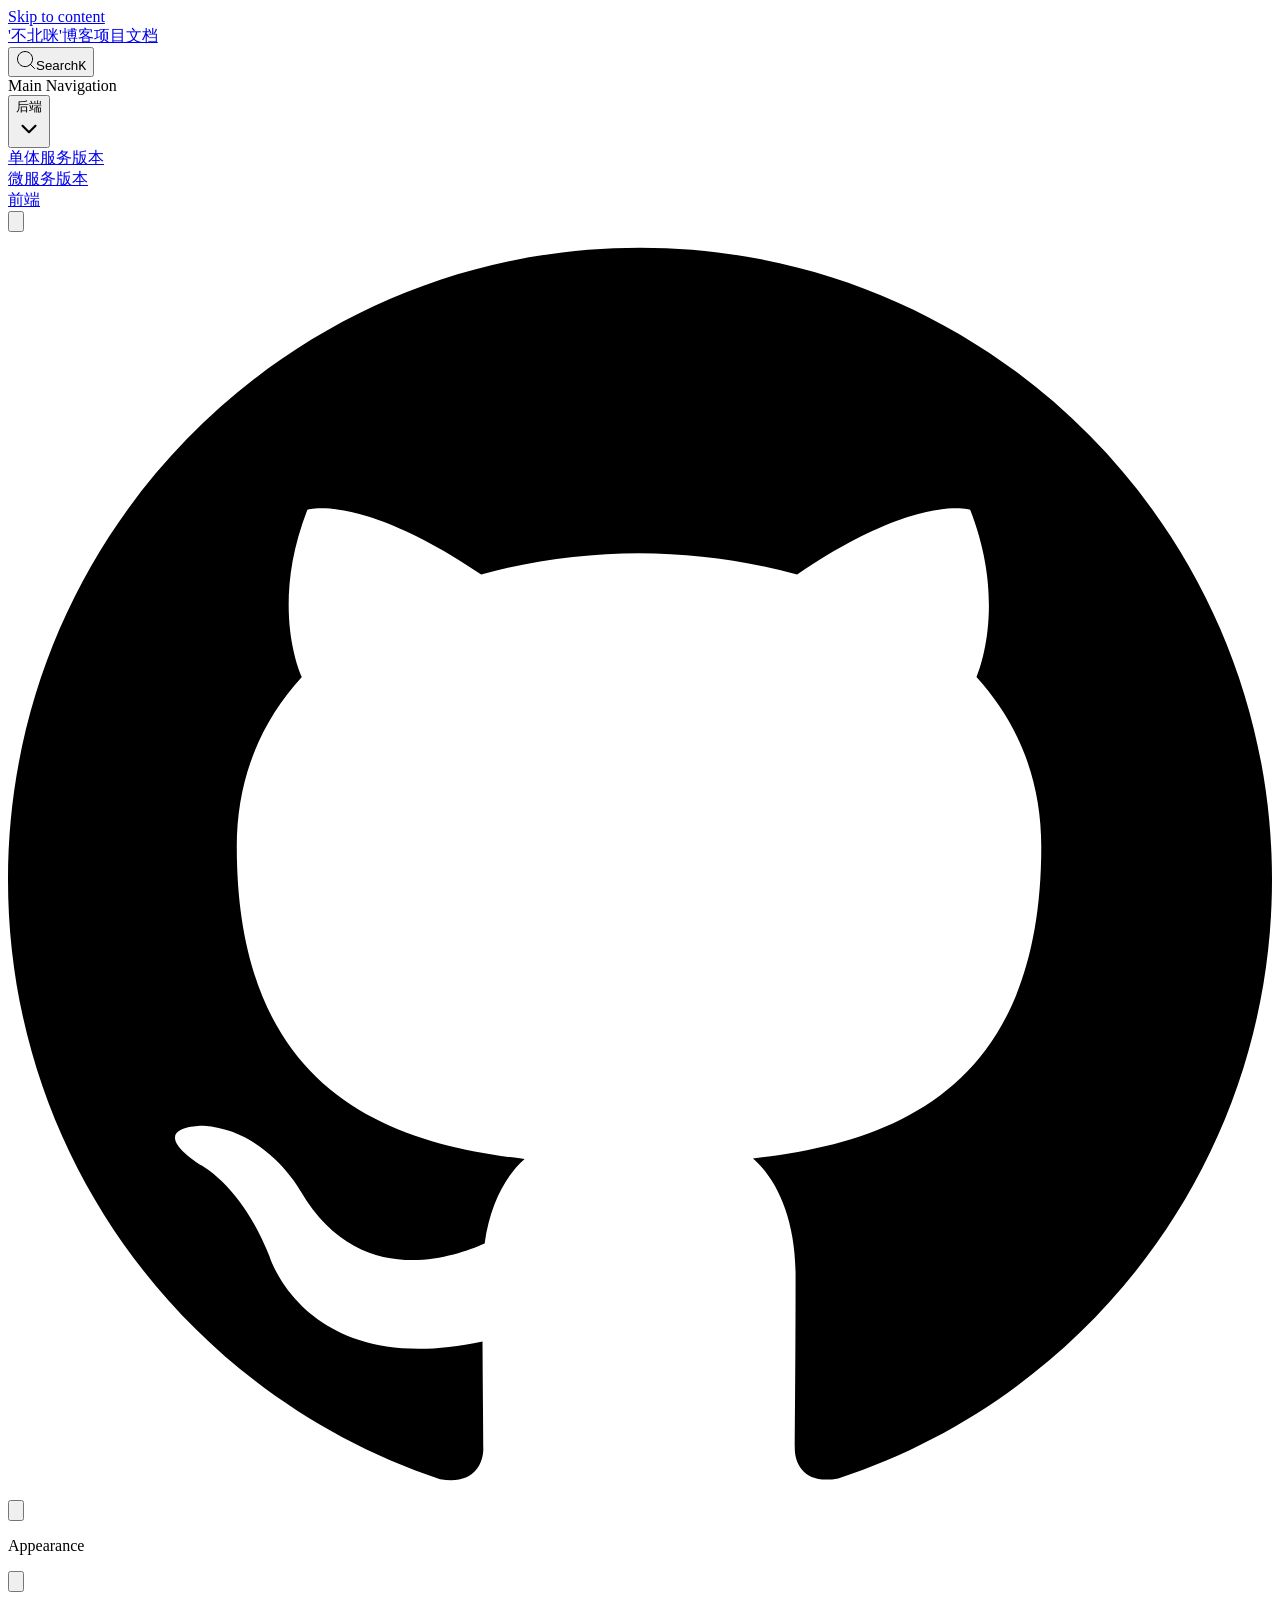
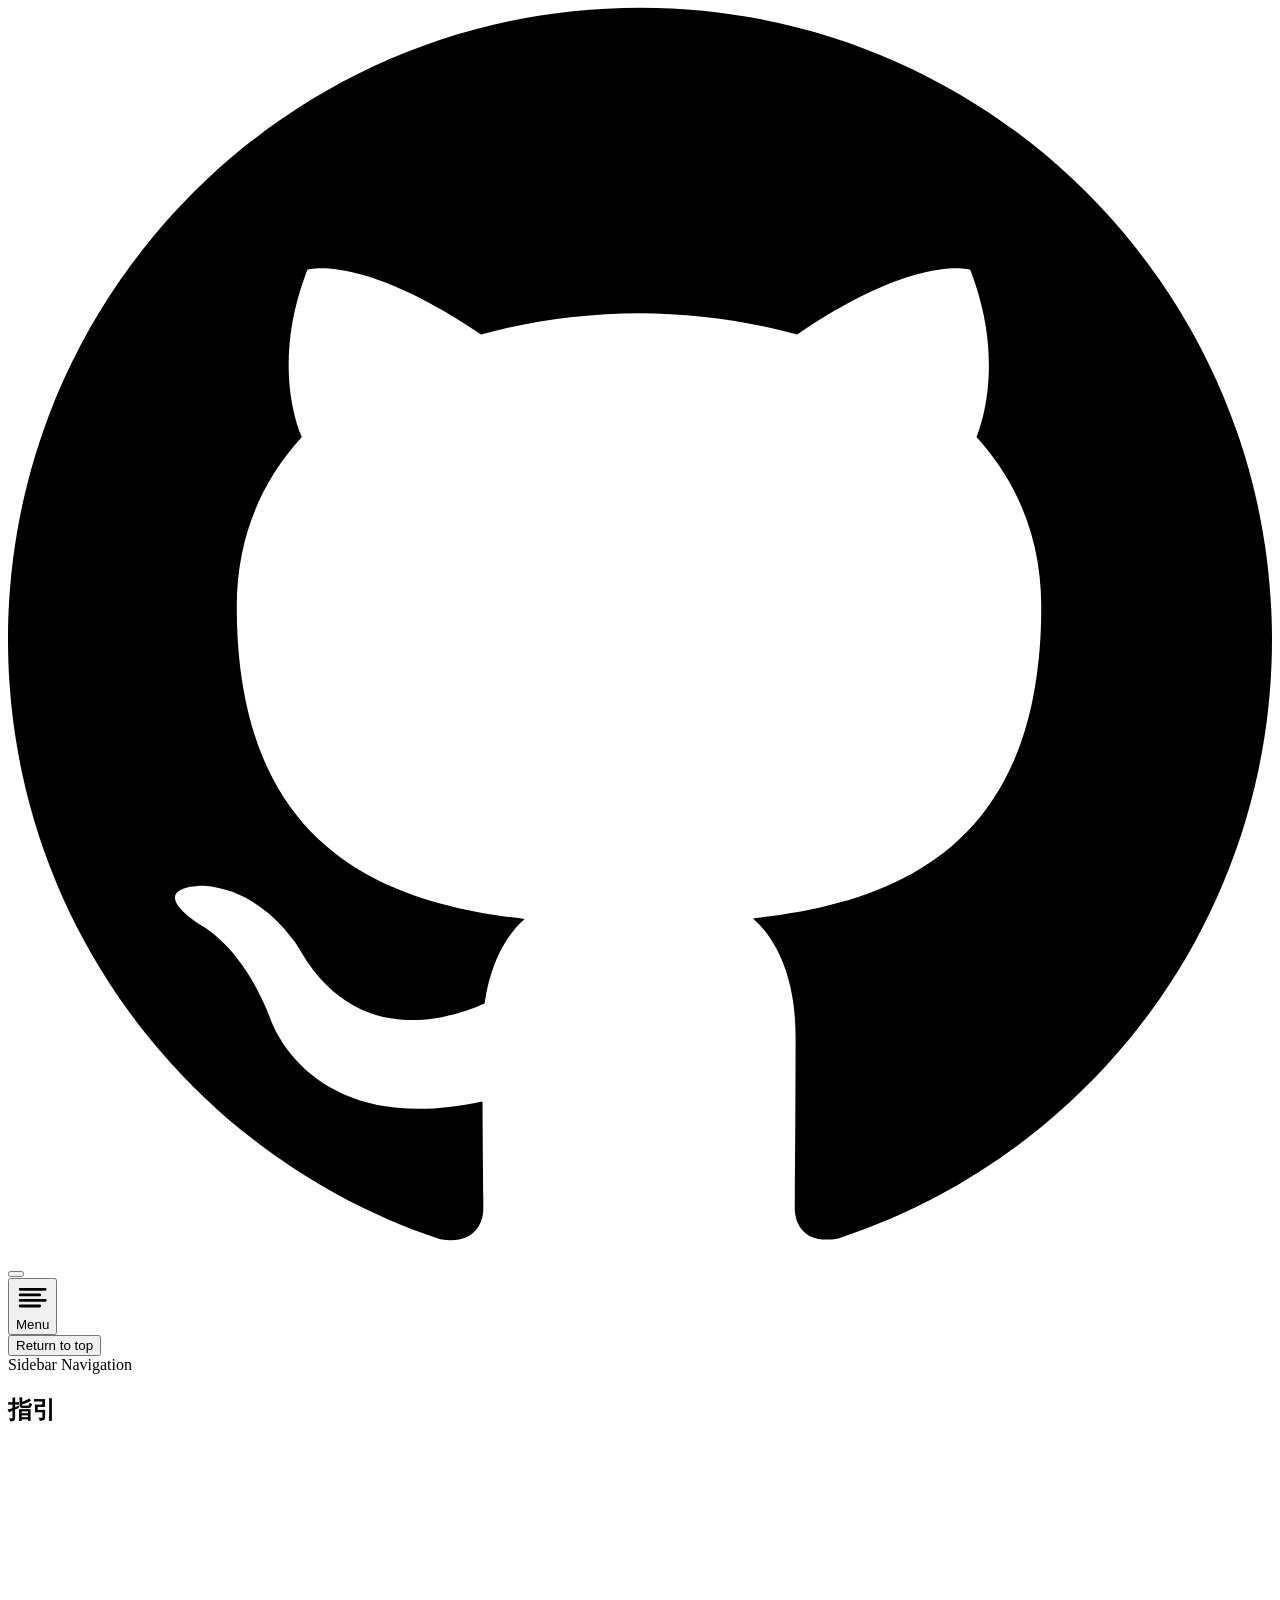
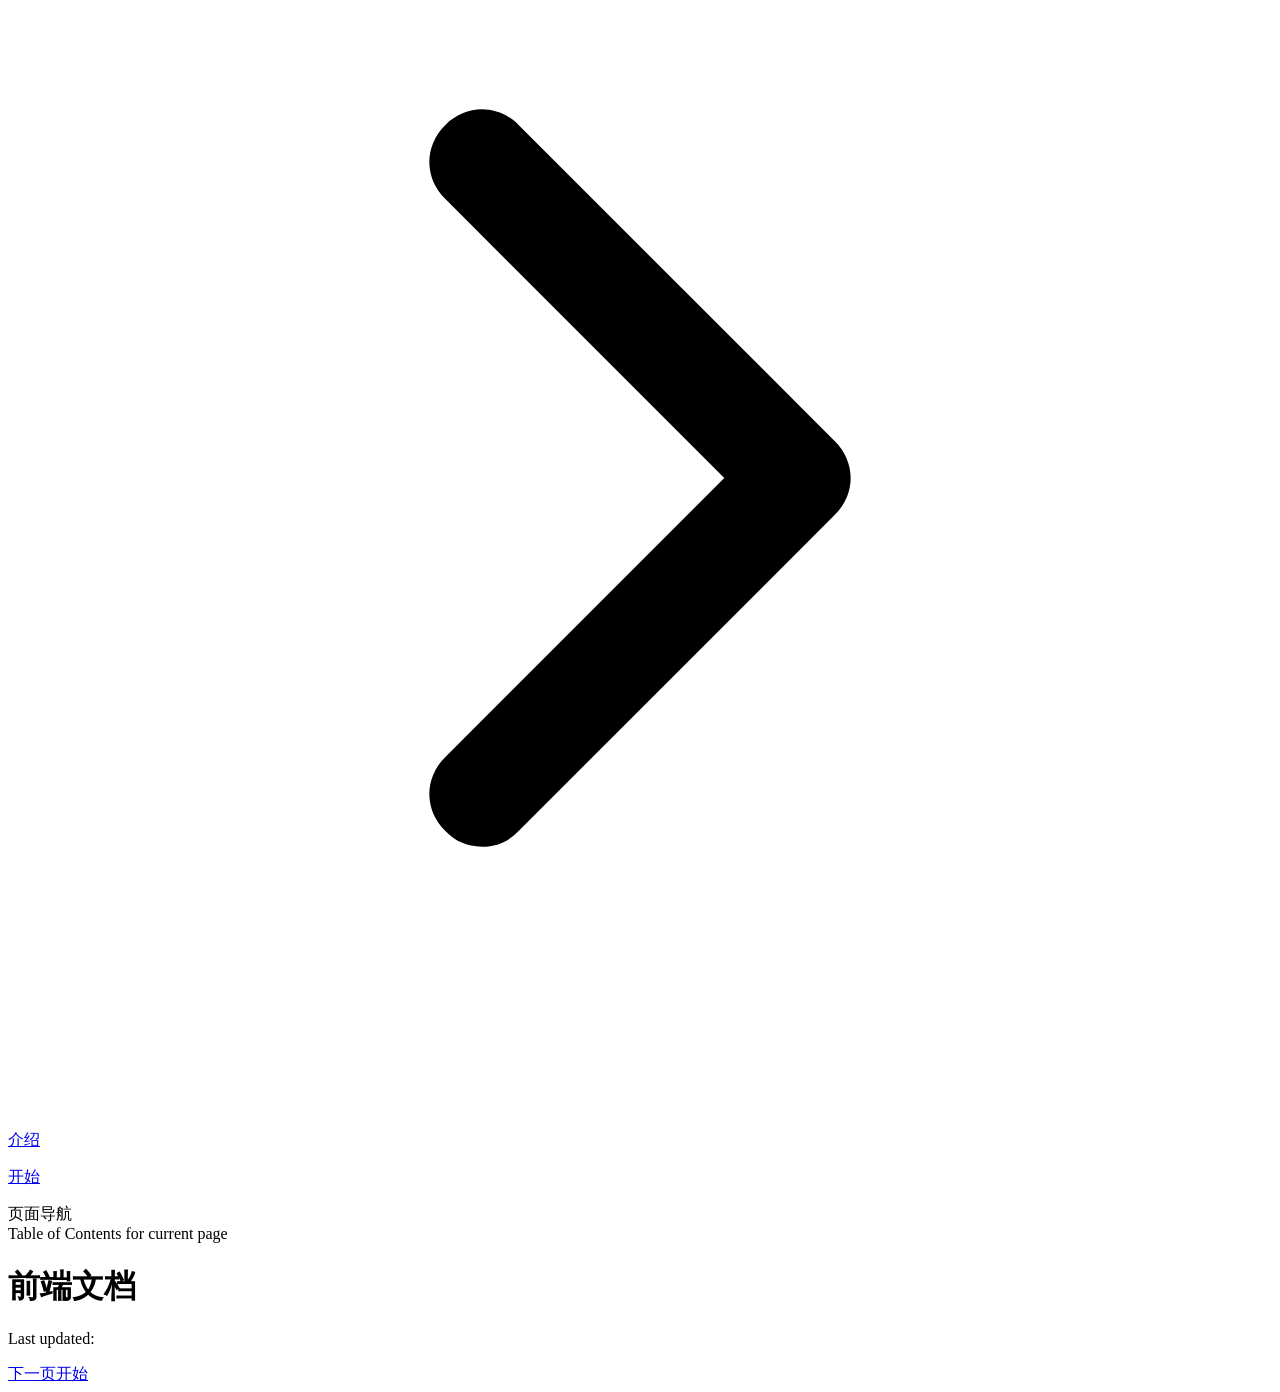
==== blog-vue/index.html @ c300d4e3 "refactor: 文档博客的框架的雏形" ====
<!DOCTYPE html>
<html lang="zh-CN" dir="ltr">
  <head>
    <meta charset="utf-8">
    <meta name="viewport" content="width=device-width,initial-scale=1">
    <title>前端文档 | '不北咪'博客项目文档</title>
    <meta name="description" content="博客项目搭建文档">
    <meta name="generator" content="VitePress v1.0.0-rc.36">
    <link rel="preload stylesheet" href="/blog-docs/assets/style.4eUuI3K9.css" as="style">
    
    <script type="module" src="/blog-docs/assets/app.f0bV3xMA.js"></script>
    <link rel="preload" href="/blog-docs/assets/inter-roman-latin.bvIUbFQP.woff2" as="font" type="font/woff2" crossorigin="">
    <link rel="modulepreload" href="/blog-docs/assets/chunks/framework.BBqpfOfc.js">
    <link rel="modulepreload" href="/blog-docs/assets/chunks/theme.XqB9O3Mg.js">
    <link rel="modulepreload" href="/blog-docs/assets/blog-vue_index.md.xFjeIEit.lean.js">
    <script id="check-dark-mode">(()=>{const e=localStorage.getItem("vitepress-theme-appearance")||"auto",a=window.matchMedia("(prefers-color-scheme: dark)").matches;(!e||e==="auto"?a:e==="dark")&&document.documentElement.classList.add("dark")})();</script>
    <script id="check-mac-os">document.documentElement.classList.toggle("mac",/Mac|iPhone|iPod|iPad/i.test(navigator.platform));</script>
  </head>
  <body>
    <div id="app"><div class="Layout" data-v-5a346dfe><!--[--><!--]--><!--[--><span tabindex="-1" data-v-0f60ec36></span><a href="#VPContent" class="VPSkipLink visually-hidden" data-v-0f60ec36> Skip to content </a><!--]--><!----><header class="VPNav" data-v-5a346dfe data-v-ae24b3ad><div class="VPNavBar has-sidebar" data-v-ae24b3ad data-v-19c990f1><div class="wrapper" data-v-19c990f1><div class="container" data-v-19c990f1><div class="title" data-v-19c990f1><div class="VPNavBarTitle has-sidebar" data-v-19c990f1 data-v-8460f0a8><a class="title" href="/blog-docs/" data-v-8460f0a8><!--[--><!--]--><!----><!--[-->&#39;不北咪&#39;博客项目文档<!--]--><!--[--><!--]--></a></div></div><div class="content" data-v-19c990f1><div class="content-body" data-v-19c990f1><!--[--><!--]--><div class="VPNavBarSearch search" data-v-19c990f1><!--[--><!----><div id="local-search"><button type="button" class="DocSearch DocSearch-Button" aria-label="Search"><span class="DocSearch-Button-Container"><svg class="DocSearch-Search-Icon" width="20" height="20" viewBox="0 0 20 20" aria-label="search icon"><path d="M14.386 14.386l4.0877 4.0877-4.0877-4.0877c-2.9418 2.9419-7.7115 2.9419-10.6533 0-2.9419-2.9418-2.9419-7.7115 0-10.6533 2.9418-2.9419 7.7115-2.9419 10.6533 0 2.9419 2.9418 2.9419 7.7115 0 10.6533z" stroke="currentColor" fill="none" fill-rule="evenodd" stroke-linecap="round" stroke-linejoin="round"></path></svg><span class="DocSearch-Button-Placeholder">Search</span></span><span class="DocSearch-Button-Keys"><kbd class="DocSearch-Button-Key"></kbd><kbd class="DocSearch-Button-Key">K</kbd></span></button></div><!--]--></div><nav aria-labelledby="main-nav-aria-label" class="VPNavBarMenu menu" data-v-19c990f1 data-v-7f418b0f><span id="main-nav-aria-label" class="visually-hidden" data-v-7f418b0f>Main Navigation</span><!--[--><!--[--><div class="VPFlyout VPNavBarMenuGroup" data-v-7f418b0f data-v-9c007e85><button type="button" class="button" aria-haspopup="true" aria-expanded="false" data-v-9c007e85><span class="text" data-v-9c007e85><!----><span data-v-9c007e85>后端</span><svg xmlns="http://www.w3.org/2000/svg" aria-hidden="true" focusable="false" viewbox="0 0 24 24" class="text-icon" data-v-9c007e85><path d="M12,16c-0.3,0-0.5-0.1-0.7-0.3l-6-6c-0.4-0.4-0.4-1,0-1.4s1-0.4,1.4,0l5.3,5.3l5.3-5.3c0.4-0.4,1-0.4,1.4,0s0.4,1,0,1.4l-6,6C12.5,15.9,12.3,16,12,16z"></path></svg></span></button><div class="menu" data-v-9c007e85><div class="VPMenu" data-v-9c007e85 data-v-e7ea1737><div class="items" data-v-e7ea1737><!--[--><!--[--><div class="VPMenuLink" data-v-e7ea1737 data-v-43f1e123><a class="VPLink link" href="/blog-docs/blog-server/boot/" data-v-43f1e123><!--[-->单体服务版本<!--]--></a></div><!--]--><!--[--><div class="VPMenuLink" data-v-e7ea1737 data-v-43f1e123><a class="VPLink link" href="/blog-docs/blog-server/cloud/" data-v-43f1e123><!--[-->微服务版本<!--]--></a></div><!--]--><!--]--></div><!--[--><!--]--></div></div></div><!--]--><!--[--><a class="VPLink link VPNavBarMenuLink active" href="/blog-docs/blog-vue/" tabindex="0" data-v-7f418b0f data-v-42ef59de><!--[--><span data-v-42ef59de>前端</span><!--]--></a><!--]--><!--]--></nav><!----><div class="VPNavBarAppearance appearance" data-v-19c990f1 data-v-e6aabb21><button class="VPSwitch VPSwitchAppearance" type="button" role="switch" title="Switch to dark theme" aria-checked="false" data-v-e6aabb21 data-v-1736f215 data-v-b1685198><span class="check" data-v-b1685198><span class="icon" data-v-b1685198><!--[--><svg xmlns="http://www.w3.org/2000/svg" aria-hidden="true" focusable="false" viewbox="0 0 24 24" class="sun" data-v-1736f215><path d="M12,18c-3.3,0-6-2.7-6-6s2.7-6,6-6s6,2.7,6,6S15.3,18,12,18zM12,8c-2.2,0-4,1.8-4,4c0,2.2,1.8,4,4,4c2.2,0,4-1.8,4-4C16,9.8,14.2,8,12,8z"></path><path d="M12,4c-0.6,0-1-0.4-1-1V1c0-0.6,0.4-1,1-1s1,0.4,1,1v2C13,3.6,12.6,4,12,4z"></path><path d="M12,24c-0.6,0-1-0.4-1-1v-2c0-0.6,0.4-1,1-1s1,0.4,1,1v2C13,23.6,12.6,24,12,24z"></path><path d="M5.6,6.6c-0.3,0-0.5-0.1-0.7-0.3L3.5,4.9c-0.4-0.4-0.4-1,0-1.4s1-0.4,1.4,0l1.4,1.4c0.4,0.4,0.4,1,0,1.4C6.2,6.5,5.9,6.6,5.6,6.6z"></path><path d="M19.8,20.8c-0.3,0-0.5-0.1-0.7-0.3l-1.4-1.4c-0.4-0.4-0.4-1,0-1.4s1-0.4,1.4,0l1.4,1.4c0.4,0.4,0.4,1,0,1.4C20.3,20.7,20,20.8,19.8,20.8z"></path><path d="M3,13H1c-0.6,0-1-0.4-1-1s0.4-1,1-1h2c0.6,0,1,0.4,1,1S3.6,13,3,13z"></path><path d="M23,13h-2c-0.6,0-1-0.4-1-1s0.4-1,1-1h2c0.6,0,1,0.4,1,1S23.6,13,23,13z"></path><path d="M4.2,20.8c-0.3,0-0.5-0.1-0.7-0.3c-0.4-0.4-0.4-1,0-1.4l1.4-1.4c0.4-0.4,1-0.4,1.4,0s0.4,1,0,1.4l-1.4,1.4C4.7,20.7,4.5,20.8,4.2,20.8z"></path><path d="M18.4,6.6c-0.3,0-0.5-0.1-0.7-0.3c-0.4-0.4-0.4-1,0-1.4l1.4-1.4c0.4-0.4,1-0.4,1.4,0s0.4,1,0,1.4l-1.4,1.4C18.9,6.5,18.6,6.6,18.4,6.6z"></path></svg><svg xmlns="http://www.w3.org/2000/svg" aria-hidden="true" focusable="false" viewbox="0 0 24 24" class="moon" data-v-1736f215><path d="M12.1,22c-0.3,0-0.6,0-0.9,0c-5.5-0.5-9.5-5.4-9-10.9c0.4-4.8,4.2-8.6,9-9c0.4,0,0.8,0.2,1,0.5c0.2,0.3,0.2,0.8-0.1,1.1c-2,2.7-1.4,6.4,1.3,8.4c2.1,1.6,5,1.6,7.1,0c0.3-0.2,0.7-0.3,1.1-0.1c0.3,0.2,0.5,0.6,0.5,1c-0.2,2.7-1.5,5.1-3.6,6.8C16.6,21.2,14.4,22,12.1,22zM9.3,4.4c-2.9,1-5,3.6-5.2,6.8c-0.4,4.4,2.8,8.3,7.2,8.7c2.1,0.2,4.2-0.4,5.8-1.8c1.1-0.9,1.9-2.1,2.4-3.4c-2.5,0.9-5.3,0.5-7.5-1.1C9.2,11.4,8.1,7.7,9.3,4.4z"></path></svg><!--]--></span></span></button></div><div class="VPSocialLinks VPNavBarSocialLinks social-links" data-v-19c990f1 data-v-0394ad82 data-v-7bc22406><!--[--><a class="VPSocialLink no-icon" href="https://github.com/vuejs/vitepress" aria-label="github" target="_blank" rel="noopener" data-v-7bc22406 data-v-f80f8133><svg role="img" viewBox="0 0 24 24" xmlns="http://www.w3.org/2000/svg"><title>GitHub</title><path d="M12 .297c-6.63 0-12 5.373-12 12 0 5.303 3.438 9.8 8.205 11.385.6.113.82-.258.82-.577 0-.285-.01-1.04-.015-2.04-3.338.724-4.042-1.61-4.042-1.61C4.422 18.07 3.633 17.7 3.633 17.7c-1.087-.744.084-.729.084-.729 1.205.084 1.838 1.236 1.838 1.236 1.07 1.835 2.809 1.305 3.495.998.108-.776.417-1.305.76-1.605-2.665-.3-5.466-1.332-5.466-5.93 0-1.31.465-2.38 1.235-3.22-.135-.303-.54-1.523.105-3.176 0 0 1.005-.322 3.3 1.23.96-.267 1.98-.399 3-.405 1.02.006 2.04.138 3 .405 2.28-1.552 3.285-1.23 3.285-1.23.645 1.653.24 2.873.12 3.176.765.84 1.23 1.91 1.23 3.22 0 4.61-2.805 5.625-5.475 5.92.42.36.81 1.096.81 2.22 0 1.606-.015 2.896-.015 3.286 0 .315.21.69.825.57C20.565 22.092 24 17.592 24 12.297c0-6.627-5.373-12-12-12"/></svg></a><!--]--></div><div class="VPFlyout VPNavBarExtra extra" data-v-19c990f1 data-v-d0bd9dde data-v-9c007e85><button type="button" class="button" aria-haspopup="true" aria-expanded="false" aria-label="extra navigation" data-v-9c007e85><svg xmlns="http://www.w3.org/2000/svg" aria-hidden="true" focusable="false" viewbox="0 0 24 24" class="icon" data-v-9c007e85><circle cx="12" cy="12" r="2"></circle><circle cx="19" cy="12" r="2"></circle><circle cx="5" cy="12" r="2"></circle></svg></button><div class="menu" data-v-9c007e85><div class="VPMenu" data-v-9c007e85 data-v-e7ea1737><!----><!--[--><!--[--><!----><div class="group" data-v-d0bd9dde><div class="item appearance" data-v-d0bd9dde><p class="label" data-v-d0bd9dde>Appearance</p><div class="appearance-action" data-v-d0bd9dde><button class="VPSwitch VPSwitchAppearance" type="button" role="switch" title="Switch to dark theme" aria-checked="false" data-v-d0bd9dde data-v-1736f215 data-v-b1685198><span class="check" data-v-b1685198><span class="icon" data-v-b1685198><!--[--><svg xmlns="http://www.w3.org/2000/svg" aria-hidden="true" focusable="false" viewbox="0 0 24 24" class="sun" data-v-1736f215><path d="M12,18c-3.3,0-6-2.7-6-6s2.7-6,6-6s6,2.7,6,6S15.3,18,12,18zM12,8c-2.2,0-4,1.8-4,4c0,2.2,1.8,4,4,4c2.2,0,4-1.8,4-4C16,9.8,14.2,8,12,8z"></path><path d="M12,4c-0.6,0-1-0.4-1-1V1c0-0.6,0.4-1,1-1s1,0.4,1,1v2C13,3.6,12.6,4,12,4z"></path><path d="M12,24c-0.6,0-1-0.4-1-1v-2c0-0.6,0.4-1,1-1s1,0.4,1,1v2C13,23.6,12.6,24,12,24z"></path><path d="M5.6,6.6c-0.3,0-0.5-0.1-0.7-0.3L3.5,4.9c-0.4-0.4-0.4-1,0-1.4s1-0.4,1.4,0l1.4,1.4c0.4,0.4,0.4,1,0,1.4C6.2,6.5,5.9,6.6,5.6,6.6z"></path><path d="M19.8,20.8c-0.3,0-0.5-0.1-0.7-0.3l-1.4-1.4c-0.4-0.4-0.4-1,0-1.4s1-0.4,1.4,0l1.4,1.4c0.4,0.4,0.4,1,0,1.4C20.3,20.7,20,20.8,19.8,20.8z"></path><path d="M3,13H1c-0.6,0-1-0.4-1-1s0.4-1,1-1h2c0.6,0,1,0.4,1,1S3.6,13,3,13z"></path><path d="M23,13h-2c-0.6,0-1-0.4-1-1s0.4-1,1-1h2c0.6,0,1,0.4,1,1S23.6,13,23,13z"></path><path d="M4.2,20.8c-0.3,0-0.5-0.1-0.7-0.3c-0.4-0.4-0.4-1,0-1.4l1.4-1.4c0.4-0.4,1-0.4,1.4,0s0.4,1,0,1.4l-1.4,1.4C4.7,20.7,4.5,20.8,4.2,20.8z"></path><path d="M18.4,6.6c-0.3,0-0.5-0.1-0.7-0.3c-0.4-0.4-0.4-1,0-1.4l1.4-1.4c0.4-0.4,1-0.4,1.4,0s0.4,1,0,1.4l-1.4,1.4C18.9,6.5,18.6,6.6,18.4,6.6z"></path></svg><svg xmlns="http://www.w3.org/2000/svg" aria-hidden="true" focusable="false" viewbox="0 0 24 24" class="moon" data-v-1736f215><path d="M12.1,22c-0.3,0-0.6,0-0.9,0c-5.5-0.5-9.5-5.4-9-10.9c0.4-4.8,4.2-8.6,9-9c0.4,0,0.8,0.2,1,0.5c0.2,0.3,0.2,0.8-0.1,1.1c-2,2.7-1.4,6.4,1.3,8.4c2.1,1.6,5,1.6,7.1,0c0.3-0.2,0.7-0.3,1.1-0.1c0.3,0.2,0.5,0.6,0.5,1c-0.2,2.7-1.5,5.1-3.6,6.8C16.6,21.2,14.4,22,12.1,22zM9.3,4.4c-2.9,1-5,3.6-5.2,6.8c-0.4,4.4,2.8,8.3,7.2,8.7c2.1,0.2,4.2-0.4,5.8-1.8c1.1-0.9,1.9-2.1,2.4-3.4c-2.5,0.9-5.3,0.5-7.5-1.1C9.2,11.4,8.1,7.7,9.3,4.4z"></path></svg><!--]--></span></span></button></div></div></div><div class="group" data-v-d0bd9dde><div class="item social-links" data-v-d0bd9dde><div class="VPSocialLinks social-links-list" data-v-d0bd9dde data-v-7bc22406><!--[--><a class="VPSocialLink no-icon" href="https://github.com/vuejs/vitepress" aria-label="github" target="_blank" rel="noopener" data-v-7bc22406 data-v-f80f8133><svg role="img" viewBox="0 0 24 24" xmlns="http://www.w3.org/2000/svg"><title>GitHub</title><path d="M12 .297c-6.63 0-12 5.373-12 12 0 5.303 3.438 9.8 8.205 11.385.6.113.82-.258.82-.577 0-.285-.01-1.04-.015-2.04-3.338.724-4.042-1.61-4.042-1.61C4.422 18.07 3.633 17.7 3.633 17.7c-1.087-.744.084-.729.084-.729 1.205.084 1.838 1.236 1.838 1.236 1.07 1.835 2.809 1.305 3.495.998.108-.776.417-1.305.76-1.605-2.665-.3-5.466-1.332-5.466-5.93 0-1.31.465-2.38 1.235-3.22-.135-.303-.54-1.523.105-3.176 0 0 1.005-.322 3.3 1.23.96-.267 1.98-.399 3-.405 1.02.006 2.04.138 3 .405 2.28-1.552 3.285-1.23 3.285-1.23.645 1.653.24 2.873.12 3.176.765.84 1.23 1.91 1.23 3.22 0 4.61-2.805 5.625-5.475 5.92.42.36.81 1.096.81 2.22 0 1.606-.015 2.896-.015 3.286 0 .315.21.69.825.57C20.565 22.092 24 17.592 24 12.297c0-6.627-5.373-12-12-12"/></svg></a><!--]--></div></div></div><!--]--><!--]--></div></div></div><!--[--><!--]--><button type="button" class="VPNavBarHamburger hamburger" aria-label="mobile navigation" aria-expanded="false" aria-controls="VPNavScreen" data-v-19c990f1 data-v-e5dd9c1c><span class="container" data-v-e5dd9c1c><span class="top" data-v-e5dd9c1c></span><span class="middle" data-v-e5dd9c1c></span><span class="bottom" data-v-e5dd9c1c></span></span></button></div></div></div></div><div class="divider" data-v-19c990f1><div class="divider-line" data-v-19c990f1></div></div></div><!----></header><div class="VPLocalNav has-sidebar empty" data-v-5a346dfe data-v-0282ae07><div class="container" data-v-0282ae07><button class="menu" aria-expanded="false" aria-controls="VPSidebarNav" data-v-0282ae07><svg xmlns="http://www.w3.org/2000/svg" aria-hidden="true" focusable="false" viewbox="0 0 24 24" class="menu-icon" data-v-0282ae07><path d="M17,11H3c-0.6,0-1-0.4-1-1s0.4-1,1-1h14c0.6,0,1,0.4,1,1S17.6,11,17,11z"></path><path d="M21,7H3C2.4,7,2,6.6,2,6s0.4-1,1-1h18c0.6,0,1,0.4,1,1S21.6,7,21,7z"></path><path d="M21,15H3c-0.6,0-1-0.4-1-1s0.4-1,1-1h18c0.6,0,1,0.4,1,1S21.6,15,21,15z"></path><path d="M17,19H3c-0.6,0-1-0.4-1-1s0.4-1,1-1h14c0.6,0,1,0.4,1,1S17.6,19,17,19z"></path></svg><span class="menu-text" data-v-0282ae07>Menu</span></button><div class="VPLocalNavOutlineDropdown" style="--vp-vh:0px;" data-v-0282ae07 data-v-af18c0d5><button data-v-af18c0d5>Return to top</button><!----></div></div></div><aside class="VPSidebar" data-v-5a346dfe data-v-575e6a36><div class="curtain" data-v-575e6a36></div><nav class="nav" id="VPSidebarNav" aria-labelledby="sidebar-aria-label" tabindex="-1" data-v-575e6a36><span class="visually-hidden" id="sidebar-aria-label" data-v-575e6a36> Sidebar Navigation </span><!--[--><!--]--><!--[--><div class="group" data-v-575e6a36><section class="VPSidebarItem level-0 collapsible has-active" data-v-575e6a36 data-v-e31bd47b><div class="item" role="button" tabindex="0" data-v-e31bd47b><div class="indicator" data-v-e31bd47b></div><h2 class="text" data-v-e31bd47b>指引</h2><div class="caret" role="button" aria-label="toggle section" tabindex="0" data-v-e31bd47b><svg xmlns="http://www.w3.org/2000/svg" aria-hidden="true" focusable="false" viewbox="0 0 24 24" class="caret-icon" data-v-e31bd47b><path d="M9,19c-0.3,0-0.5-0.1-0.7-0.3c-0.4-0.4-0.4-1,0-1.4l5.3-5.3L8.3,6.7c-0.4-0.4-0.4-1,0-1.4s1-0.4,1.4,0l6,6c0.4,0.4,0.4,1,0,1.4l-6,6C9.5,18.9,9.3,19,9,19z"></path></svg></div></div><div class="items" data-v-e31bd47b><!--[--><div class="VPSidebarItem level-1 is-link" data-v-e31bd47b data-v-e31bd47b><div class="item" data-v-e31bd47b><div class="indicator" data-v-e31bd47b></div><a class="VPLink link link" href="/blog-docs/blog-vue/" data-v-e31bd47b><!--[--><p class="text" data-v-e31bd47b>介绍</p><!--]--></a><!----></div><!----></div><div class="VPSidebarItem level-1 is-link" data-v-e31bd47b data-v-e31bd47b><div class="item" data-v-e31bd47b><div class="indicator" data-v-e31bd47b></div><a class="VPLink link link" href="/blog-docs/blog-vue/start" data-v-e31bd47b><!--[--><p class="text" data-v-e31bd47b>开始</p><!--]--></a><!----></div><!----></div><!--]--></div></section></div><!--]--><!--[--><!--]--></nav></aside><div class="VPContent has-sidebar" id="VPContent" data-v-5a346dfe data-v-669faec9><div class="VPDoc has-sidebar has-aside" data-v-669faec9 data-v-39a288b8><!--[--><!--]--><div class="container" data-v-39a288b8><div class="aside" data-v-39a288b8><div class="aside-curtain" data-v-39a288b8></div><div class="aside-container" data-v-39a288b8><div class="aside-content" data-v-39a288b8><div class="VPDocAside" data-v-39a288b8 data-v-3f215769><!--[--><!--]--><!--[--><!--]--><div class="VPDocAsideOutline" role="navigation" data-v-3f215769 data-v-935f8a84><div class="content" data-v-935f8a84><div class="outline-marker" data-v-935f8a84></div><div class="outline-title" role="heading" aria-level="2" data-v-935f8a84>页面导航</div><nav aria-labelledby="doc-outline-aria-label" data-v-935f8a84><span class="visually-hidden" id="doc-outline-aria-label" data-v-935f8a84> Table of Contents for current page </span><ul class="VPDocOutlineItem root" data-v-935f8a84 data-v-b933a997><!--[--><!--]--></ul></nav></div></div><!--[--><!--]--><div class="spacer" data-v-3f215769></div><!--[--><!--]--><!----><!--[--><!--]--><!--[--><!--]--></div></div></div></div><div class="content" data-v-39a288b8><div class="content-container" data-v-39a288b8><!--[--><!--]--><main class="main" data-v-39a288b8><div style="position:relative;" class="vp-doc _blog-docs_blog-vue_" data-v-39a288b8><div><h1 id="前端文档" tabindex="-1">前端文档 <a class="header-anchor" href="#前端文档" aria-label="Permalink to &quot;前端文档&quot;">​</a></h1></div></div></main><footer class="VPDocFooter" data-v-39a288b8 data-v-48f9bb55><!--[--><!--]--><div class="edit-info" data-v-48f9bb55><!----><div class="last-updated" data-v-48f9bb55><p class="VPLastUpdated" data-v-48f9bb55 data-v-7e05ebdb>Last updated: <time datetime="2024-01-12T03:09:48.000Z" data-v-7e05ebdb></time></p></div></div><nav class="prev-next" data-v-48f9bb55><div class="pager" data-v-48f9bb55><!----></div><div class="pager" data-v-48f9bb55><a class="VPLink link pager-link next" href="/blog-docs/blog-vue/start" data-v-48f9bb55><!--[--><span class="desc" data-v-48f9bb55>下一页</span><span class="title" data-v-48f9bb55>开始</span><!--]--></a></div></nav></footer><!--[--><!--]--></div></div></div><!--[--><!--]--></div></div><!----><!--[--><!--]--></div></div>
    <script>window.__VP_HASH_MAP__=JSON.parse("{\"start.md\":\"LzMTHJsZ\",\"blog-server_boot_start.md\":\"TT9m8eiK\",\"blog-server_cloud_start.md\":\"zbi1IA92\",\"blog-vue_index.md\":\"xFjeIEit\",\"blog-server_boot_index.md\":\"6M1iUyBk\",\"index.md\":\"FjcgwuXM\",\"blog-server_cloud_index.md\":\"cCjbxe7Q\"}");window.__VP_SITE_DATA__=JSON.parse("{\"lang\":\"zh-CN\",\"dir\":\"ltr\",\"title\":\"'不北咪'博客项目文档\",\"description\":\"博客项目搭建文档\",\"base\":\"/blog-docs/\",\"head\":[],\"router\":{\"prefetchLinks\":true},\"appearance\":true,\"themeConfig\":{\"nav\":[{\"text\":\"后端\",\"items\":[{\"text\":\"单体服务版本\",\"link\":\"/blog-server/boot/\"},{\"text\":\"微服务版本\",\"link\":\"/blog-server/cloud/\"}]},{\"text\":\"前端\",\"link\":\"/blog-vue/\"}],\"sidebar\":{\"/\":[{\"text\":\"指引\",\"collapsed\":false,\"items\":[{\"text\":\"开始\",\"link\":\"/start\"}]}],\"/blog-server/boot/\":[{\"text\":\"指引\",\"collapsed\":false,\"items\":[{\"text\":\"介绍\",\"link\":\"/blog-server/boot/\"},{\"text\":\"开始\",\"link\":\"/blog-server/boot/start\"}]}],\"/blog-server/cloud/\":[{\"text\":\"指引\",\"collapsed\":false,\"items\":[{\"text\":\"介绍\",\"link\":\"/blog-server/cloud/\"},{\"text\":\"开始\",\"link\":\"/blog-server/cloud/start\"}]}],\"/blog-vue/\":[{\"text\":\"指引\",\"collapsed\":false,\"items\":[{\"text\":\"介绍\",\"link\":\"/blog-vue/\"},{\"text\":\"开始\",\"link\":\"/blog-vue/start\"}]}]},\"socialLinks\":[{\"icon\":\"github\",\"link\":\"https://github.com/vuejs/vitepress\"}],\"search\":{\"provider\":\"local\"},\"outline\":{\"label\":\"页面导航\"},\"docFooter\":{\"prev\":\"上一页\",\"next\":\"下一页\"}},\"locales\":{},\"scrollOffset\":134,\"cleanUrls\":true}");</script>
    
  </body>
</html>
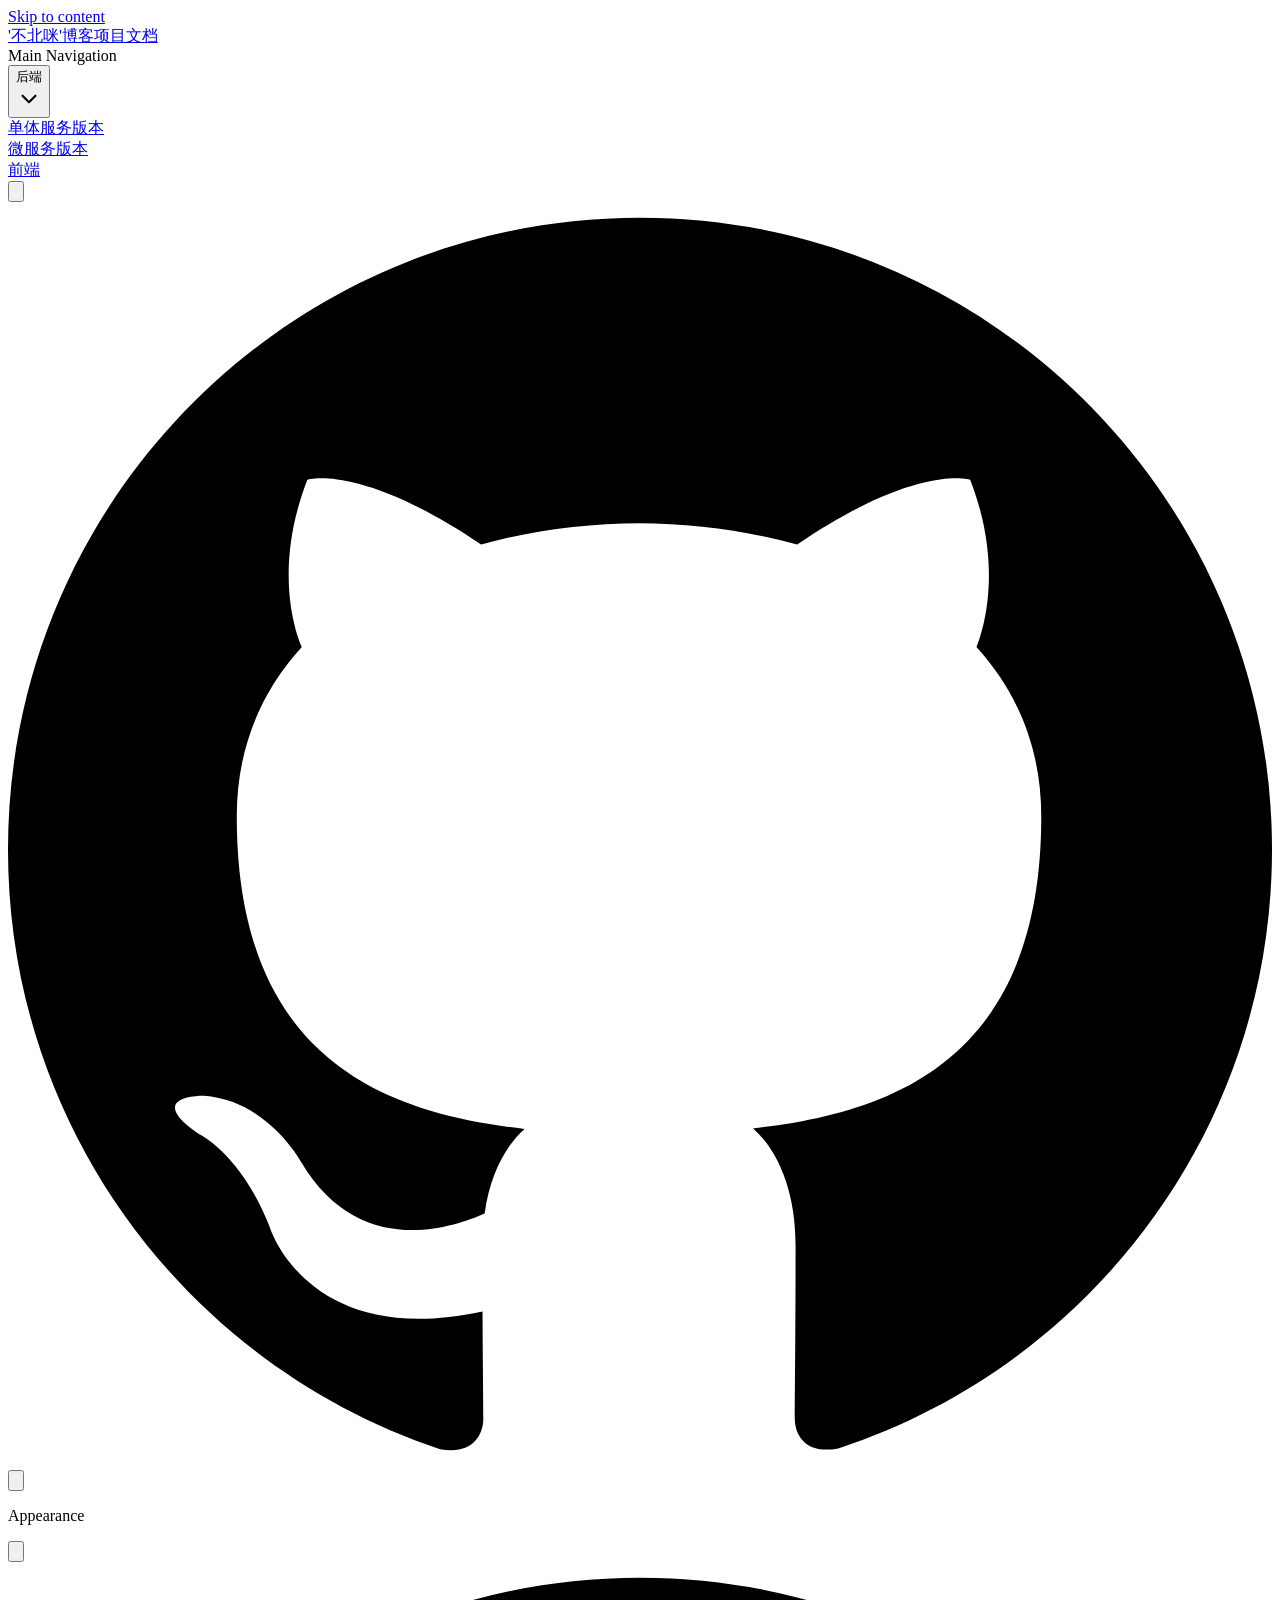
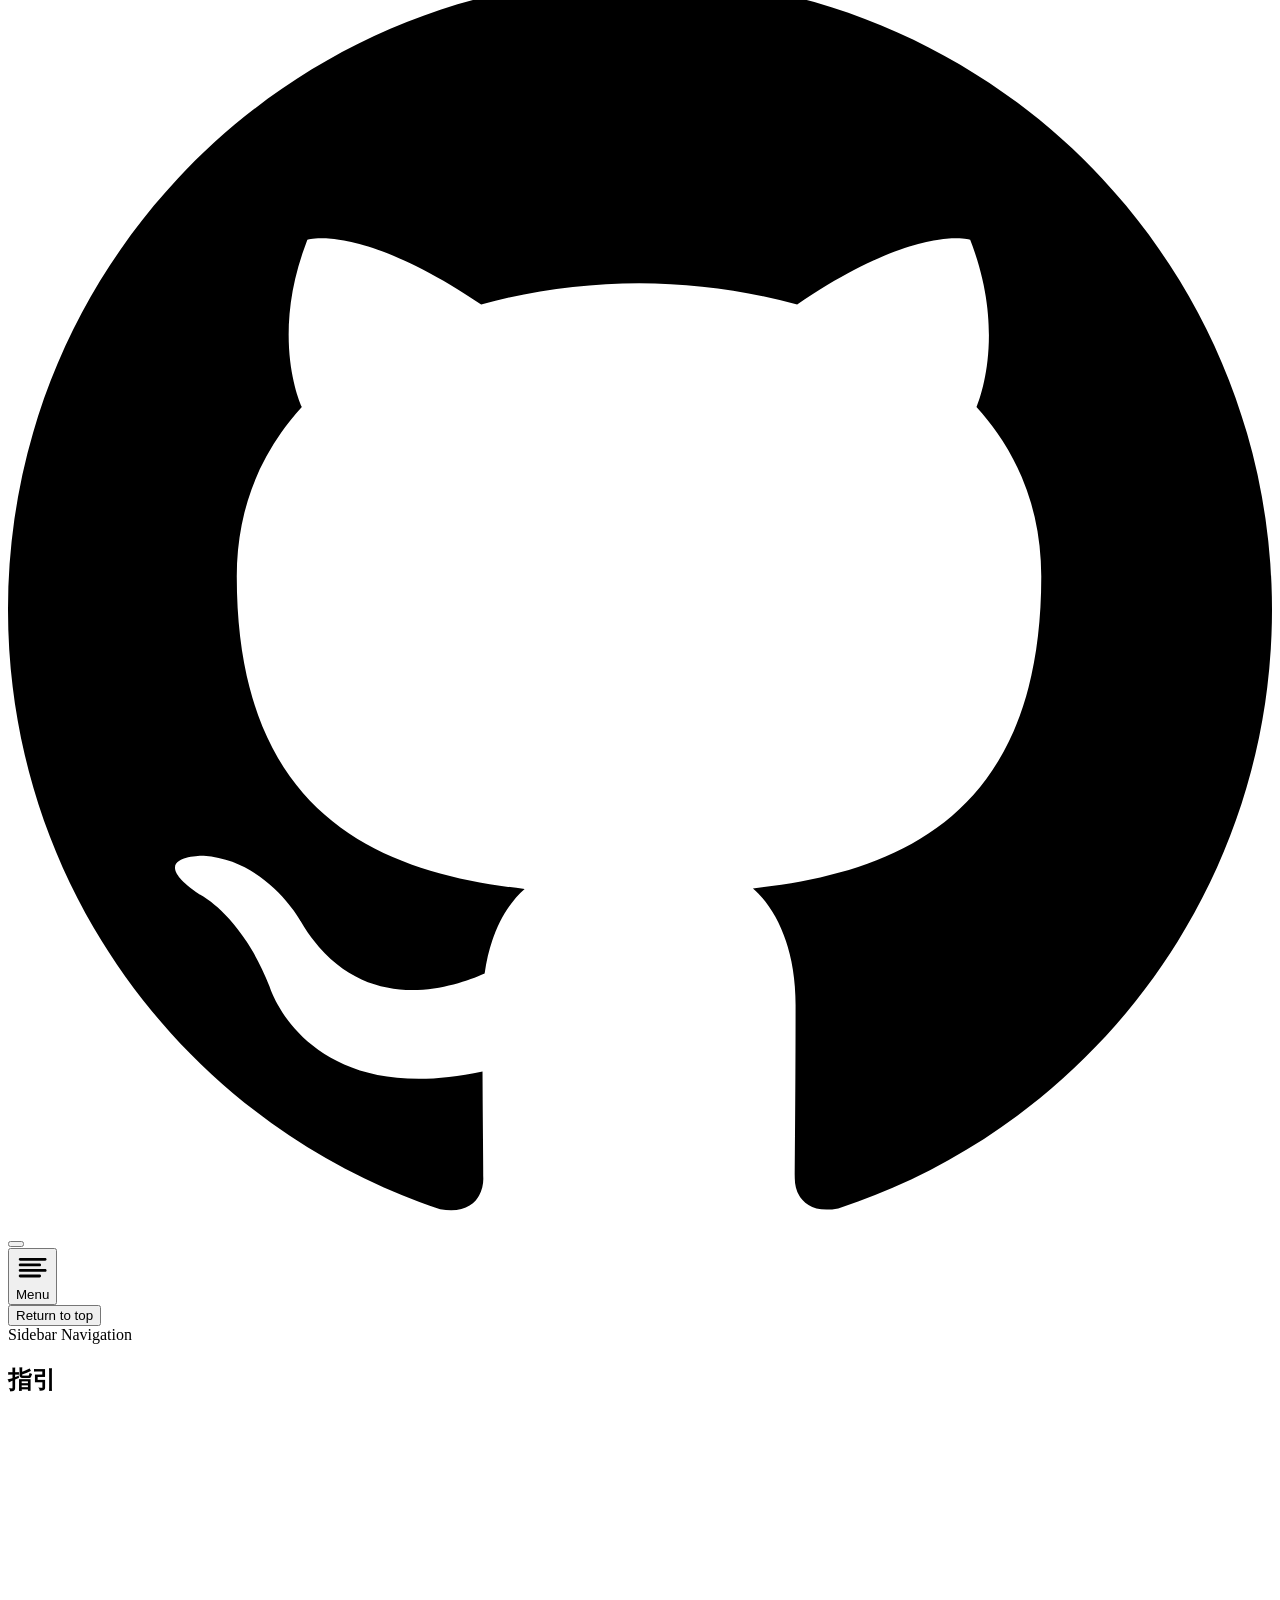
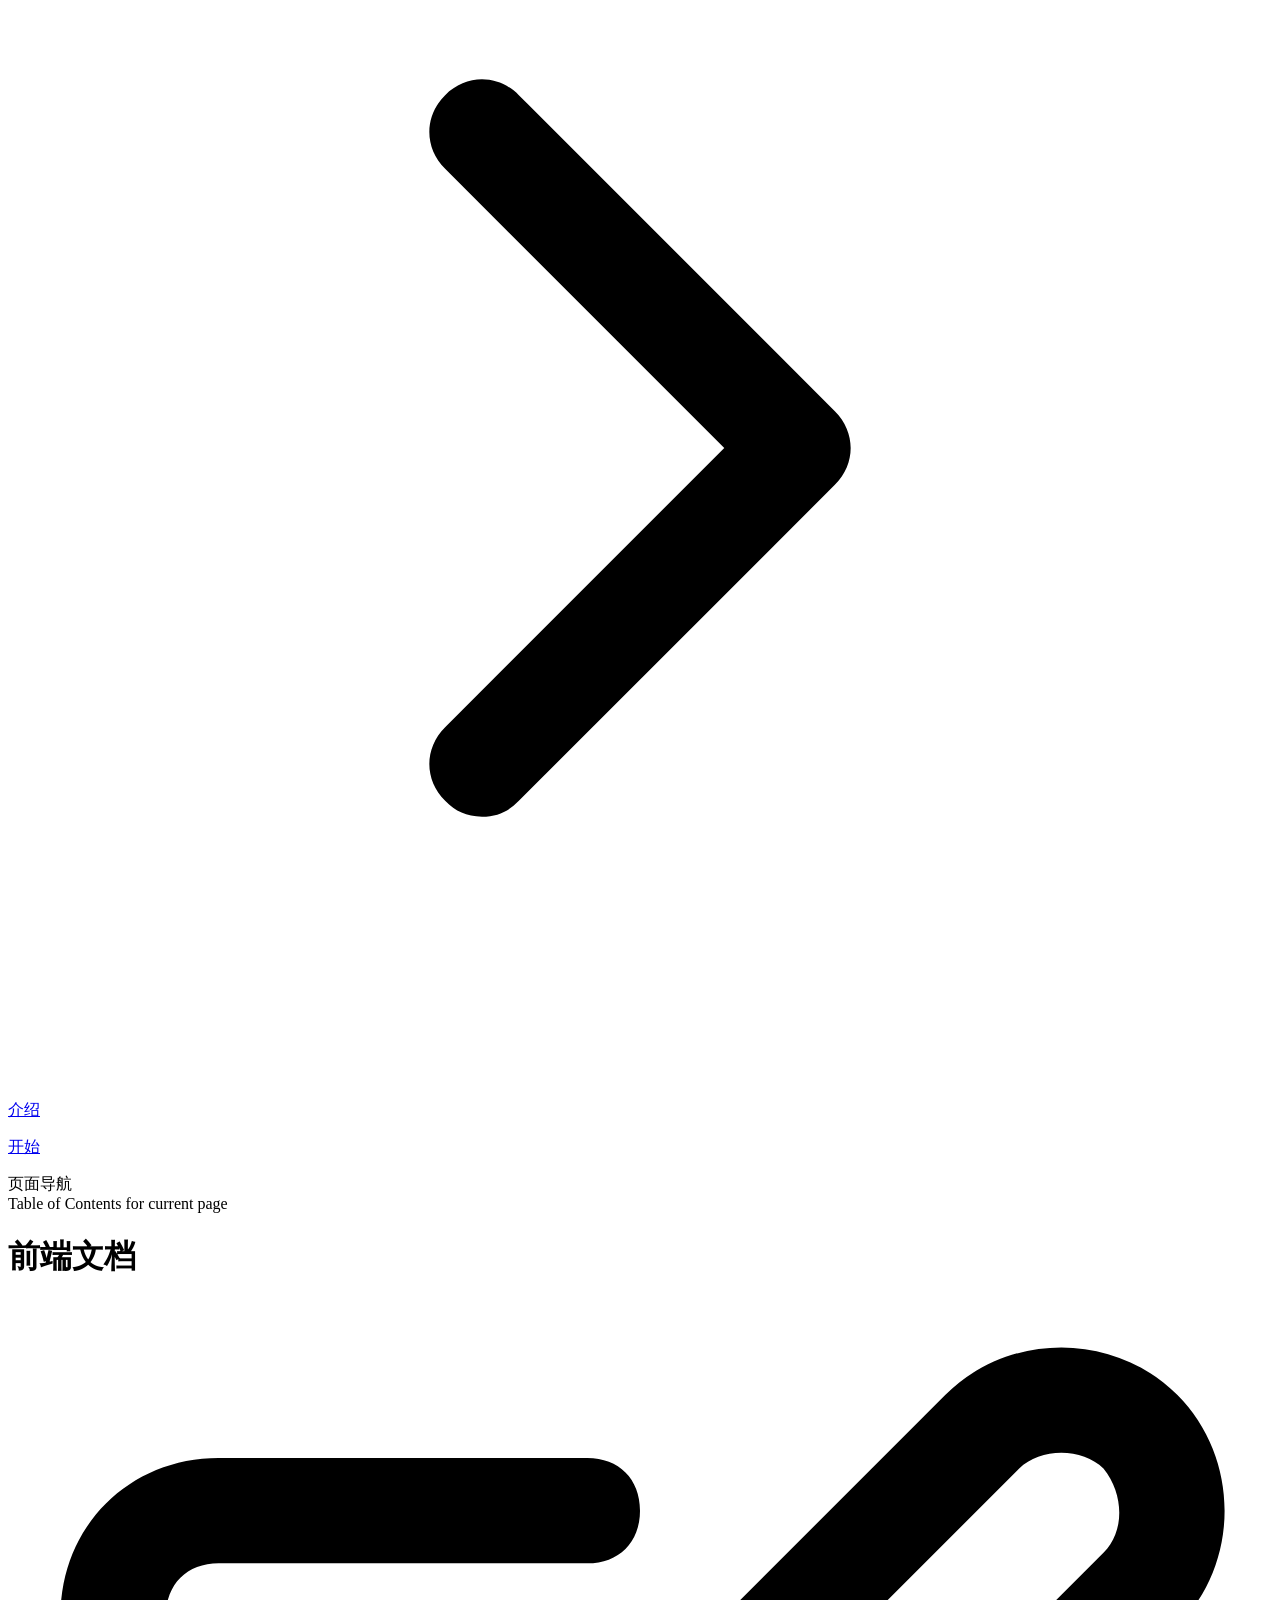
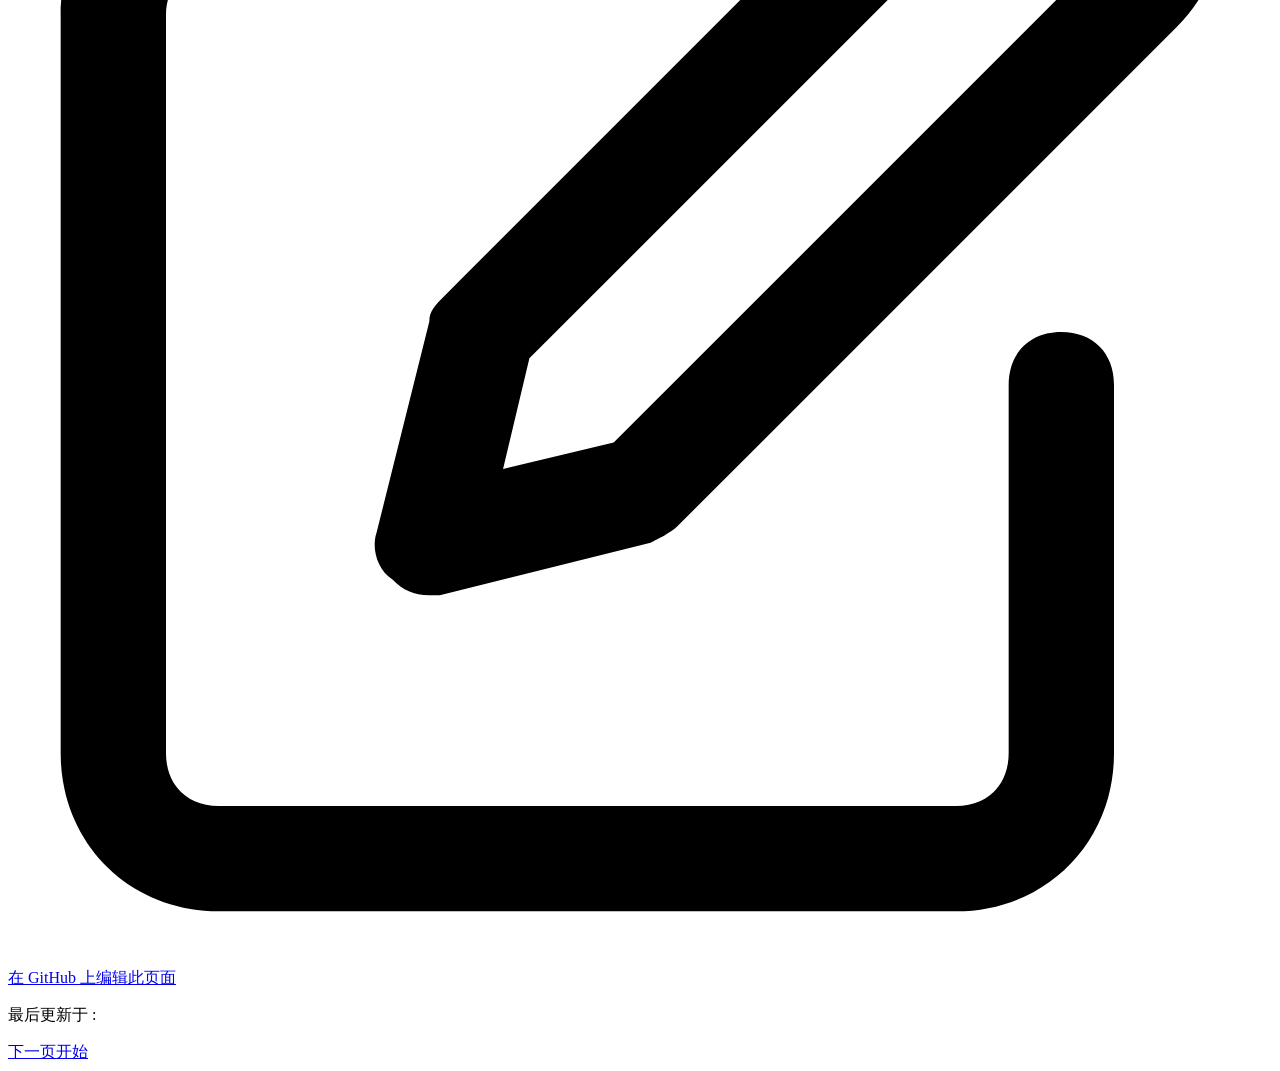
==== commit 6f3eb0bb: "build: 添加编辑和最后更新时间" ====
--- a/blog-vue/index.html
+++ b/blog-vue/index.html
@@ -6,19 +6,19 @@
     <title>前端文档 | '不北咪'博客项目文档</title>
     <meta name="description" content="博客项目搭建文档">
     <meta name="generator" content="VitePress v1.0.0-rc.36">
-    <link rel="preload stylesheet" href="/blog-docs/assets/style.4eUuI3K9.css" as="style">
+    <link rel="preload stylesheet" href="/blog-docs/assets/style.a6jmXc6x.css" as="style">
     
-    <script type="module" src="/blog-docs/assets/app.f0bV3xMA.js"></script>
+    <script type="module" src="/blog-docs/assets/app.hf0Npxvr.js"></script>
     <link rel="preload" href="/blog-docs/assets/inter-roman-latin.bvIUbFQP.woff2" as="font" type="font/woff2" crossorigin="">
-    <link rel="modulepreload" href="/blog-docs/assets/chunks/framework.BBqpfOfc.js">
-    <link rel="modulepreload" href="/blog-docs/assets/chunks/theme.XqB9O3Mg.js">
-    <link rel="modulepreload" href="/blog-docs/assets/blog-vue_index.md.xFjeIEit.lean.js">
+    <link rel="modulepreload" href="/blog-docs/assets/chunks/framework.vtOnspqQ.js">
+    <link rel="modulepreload" href="/blog-docs/assets/chunks/theme.ztvDdVfg.js">
+    <link rel="modulepreload" href="/blog-docs/assets/blog-vue_index.md.Dp8p7vNm.lean.js">
     <script id="check-dark-mode">(()=>{const e=localStorage.getItem("vitepress-theme-appearance")||"auto",a=window.matchMedia("(prefers-color-scheme: dark)").matches;(!e||e==="auto"?a:e==="dark")&&document.documentElement.classList.add("dark")})();</script>
     <script id="check-mac-os">document.documentElement.classList.toggle("mac",/Mac|iPhone|iPod|iPad/i.test(navigator.platform));</script>
   </head>
   <body>
-    <div id="app"><div class="Layout" data-v-5a346dfe><!--[--><!--]--><!--[--><span tabindex="-1" data-v-0f60ec36></span><a href="#VPContent" class="VPSkipLink visually-hidden" data-v-0f60ec36> Skip to content </a><!--]--><!----><header class="VPNav" data-v-5a346dfe data-v-ae24b3ad><div class="VPNavBar has-sidebar" data-v-ae24b3ad data-v-19c990f1><div class="wrapper" data-v-19c990f1><div class="container" data-v-19c990f1><div class="title" data-v-19c990f1><div class="VPNavBarTitle has-sidebar" data-v-19c990f1 data-v-8460f0a8><a class="title" href="/blog-docs/" data-v-8460f0a8><!--[--><!--]--><!----><!--[-->&#39;不北咪&#39;博客项目文档<!--]--><!--[--><!--]--></a></div></div><div class="content" data-v-19c990f1><div class="content-body" data-v-19c990f1><!--[--><!--]--><div class="VPNavBarSearch search" data-v-19c990f1><!--[--><!----><div id="local-search"><button type="button" class="DocSearch DocSearch-Button" aria-label="Search"><span class="DocSearch-Button-Container"><svg class="DocSearch-Search-Icon" width="20" height="20" viewBox="0 0 20 20" aria-label="search icon"><path d="M14.386 14.386l4.0877 4.0877-4.0877-4.0877c-2.9418 2.9419-7.7115 2.9419-10.6533 0-2.9419-2.9418-2.9419-7.7115 0-10.6533 2.9418-2.9419 7.7115-2.9419 10.6533 0 2.9419 2.9418 2.9419 7.7115 0 10.6533z" stroke="currentColor" fill="none" fill-rule="evenodd" stroke-linecap="round" stroke-linejoin="round"></path></svg><span class="DocSearch-Button-Placeholder">Search</span></span><span class="DocSearch-Button-Keys"><kbd class="DocSearch-Button-Key"></kbd><kbd class="DocSearch-Button-Key">K</kbd></span></button></div><!--]--></div><nav aria-labelledby="main-nav-aria-label" class="VPNavBarMenu menu" data-v-19c990f1 data-v-7f418b0f><span id="main-nav-aria-label" class="visually-hidden" data-v-7f418b0f>Main Navigation</span><!--[--><!--[--><div class="VPFlyout VPNavBarMenuGroup" data-v-7f418b0f data-v-9c007e85><button type="button" class="button" aria-haspopup="true" aria-expanded="false" data-v-9c007e85><span class="text" data-v-9c007e85><!----><span data-v-9c007e85>后端</span><svg xmlns="http://www.w3.org/2000/svg" aria-hidden="true" focusable="false" viewbox="0 0 24 24" class="text-icon" data-v-9c007e85><path d="M12,16c-0.3,0-0.5-0.1-0.7-0.3l-6-6c-0.4-0.4-0.4-1,0-1.4s1-0.4,1.4,0l5.3,5.3l5.3-5.3c0.4-0.4,1-0.4,1.4,0s0.4,1,0,1.4l-6,6C12.5,15.9,12.3,16,12,16z"></path></svg></span></button><div class="menu" data-v-9c007e85><div class="VPMenu" data-v-9c007e85 data-v-e7ea1737><div class="items" data-v-e7ea1737><!--[--><!--[--><div class="VPMenuLink" data-v-e7ea1737 data-v-43f1e123><a class="VPLink link" href="/blog-docs/blog-server/boot/" data-v-43f1e123><!--[-->单体服务版本<!--]--></a></div><!--]--><!--[--><div class="VPMenuLink" data-v-e7ea1737 data-v-43f1e123><a class="VPLink link" href="/blog-docs/blog-server/cloud/" data-v-43f1e123><!--[-->微服务版本<!--]--></a></div><!--]--><!--]--></div><!--[--><!--]--></div></div></div><!--]--><!--[--><a class="VPLink link VPNavBarMenuLink active" href="/blog-docs/blog-vue/" tabindex="0" data-v-7f418b0f data-v-42ef59de><!--[--><span data-v-42ef59de>前端</span><!--]--></a><!--]--><!--]--></nav><!----><div class="VPNavBarAppearance appearance" data-v-19c990f1 data-v-e6aabb21><button class="VPSwitch VPSwitchAppearance" type="button" role="switch" title="Switch to dark theme" aria-checked="false" data-v-e6aabb21 data-v-1736f215 data-v-b1685198><span class="check" data-v-b1685198><span class="icon" data-v-b1685198><!--[--><svg xmlns="http://www.w3.org/2000/svg" aria-hidden="true" focusable="false" viewbox="0 0 24 24" class="sun" data-v-1736f215><path d="M12,18c-3.3,0-6-2.7-6-6s2.7-6,6-6s6,2.7,6,6S15.3,18,12,18zM12,8c-2.2,0-4,1.8-4,4c0,2.2,1.8,4,4,4c2.2,0,4-1.8,4-4C16,9.8,14.2,8,12,8z"></path><path d="M12,4c-0.6,0-1-0.4-1-1V1c0-0.6,0.4-1,1-1s1,0.4,1,1v2C13,3.6,12.6,4,12,4z"></path><path d="M12,24c-0.6,0-1-0.4-1-1v-2c0-0.6,0.4-1,1-1s1,0.4,1,1v2C13,23.6,12.6,24,12,24z"></path><path d="M5.6,6.6c-0.3,0-0.5-0.1-0.7-0.3L3.5,4.9c-0.4-0.4-0.4-1,0-1.4s1-0.4,1.4,0l1.4,1.4c0.4,0.4,0.4,1,0,1.4C6.2,6.5,5.9,6.6,5.6,6.6z"></path><path d="M19.8,20.8c-0.3,0-0.5-0.1-0.7-0.3l-1.4-1.4c-0.4-0.4-0.4-1,0-1.4s1-0.4,1.4,0l1.4,1.4c0.4,0.4,0.4,1,0,1.4C20.3,20.7,20,20.8,19.8,20.8z"></path><path d="M3,13H1c-0.6,0-1-0.4-1-1s0.4-1,1-1h2c0.6,0,1,0.4,1,1S3.6,13,3,13z"></path><path d="M23,13h-2c-0.6,0-1-0.4-1-1s0.4-1,1-1h2c0.6,0,1,0.4,1,1S23.6,13,23,13z"></path><path d="M4.2,20.8c-0.3,0-0.5-0.1-0.7-0.3c-0.4-0.4-0.4-1,0-1.4l1.4-1.4c0.4-0.4,1-0.4,1.4,0s0.4,1,0,1.4l-1.4,1.4C4.7,20.7,4.5,20.8,4.2,20.8z"></path><path d="M18.4,6.6c-0.3,0-0.5-0.1-0.7-0.3c-0.4-0.4-0.4-1,0-1.4l1.4-1.4c0.4-0.4,1-0.4,1.4,0s0.4,1,0,1.4l-1.4,1.4C18.9,6.5,18.6,6.6,18.4,6.6z"></path></svg><svg xmlns="http://www.w3.org/2000/svg" aria-hidden="true" focusable="false" viewbox="0 0 24 24" class="moon" data-v-1736f215><path d="M12.1,22c-0.3,0-0.6,0-0.9,0c-5.5-0.5-9.5-5.4-9-10.9c0.4-4.8,4.2-8.6,9-9c0.4,0,0.8,0.2,1,0.5c0.2,0.3,0.2,0.8-0.1,1.1c-2,2.7-1.4,6.4,1.3,8.4c2.1,1.6,5,1.6,7.1,0c0.3-0.2,0.7-0.3,1.1-0.1c0.3,0.2,0.5,0.6,0.5,1c-0.2,2.7-1.5,5.1-3.6,6.8C16.6,21.2,14.4,22,12.1,22zM9.3,4.4c-2.9,1-5,3.6-5.2,6.8c-0.4,4.4,2.8,8.3,7.2,8.7c2.1,0.2,4.2-0.4,5.8-1.8c1.1-0.9,1.9-2.1,2.4-3.4c-2.5,0.9-5.3,0.5-7.5-1.1C9.2,11.4,8.1,7.7,9.3,4.4z"></path></svg><!--]--></span></span></button></div><div class="VPSocialLinks VPNavBarSocialLinks social-links" data-v-19c990f1 data-v-0394ad82 data-v-7bc22406><!--[--><a class="VPSocialLink no-icon" href="https://github.com/vuejs/vitepress" aria-label="github" target="_blank" rel="noopener" data-v-7bc22406 data-v-f80f8133><svg role="img" viewBox="0 0 24 24" xmlns="http://www.w3.org/2000/svg"><title>GitHub</title><path d="M12 .297c-6.63 0-12 5.373-12 12 0 5.303 3.438 9.8 8.205 11.385.6.113.82-.258.82-.577 0-.285-.01-1.04-.015-2.04-3.338.724-4.042-1.61-4.042-1.61C4.422 18.07 3.633 17.7 3.633 17.7c-1.087-.744.084-.729.084-.729 1.205.084 1.838 1.236 1.838 1.236 1.07 1.835 2.809 1.305 3.495.998.108-.776.417-1.305.76-1.605-2.665-.3-5.466-1.332-5.466-5.93 0-1.31.465-2.38 1.235-3.22-.135-.303-.54-1.523.105-3.176 0 0 1.005-.322 3.3 1.23.96-.267 1.98-.399 3-.405 1.02.006 2.04.138 3 .405 2.28-1.552 3.285-1.23 3.285-1.23.645 1.653.24 2.873.12 3.176.765.84 1.23 1.91 1.23 3.22 0 4.61-2.805 5.625-5.475 5.92.42.36.81 1.096.81 2.22 0 1.606-.015 2.896-.015 3.286 0 .315.21.69.825.57C20.565 22.092 24 17.592 24 12.297c0-6.627-5.373-12-12-12"/></svg></a><!--]--></div><div class="VPFlyout VPNavBarExtra extra" data-v-19c990f1 data-v-d0bd9dde data-v-9c007e85><button type="button" class="button" aria-haspopup="true" aria-expanded="false" aria-label="extra navigation" data-v-9c007e85><svg xmlns="http://www.w3.org/2000/svg" aria-hidden="true" focusable="false" viewbox="0 0 24 24" class="icon" data-v-9c007e85><circle cx="12" cy="12" r="2"></circle><circle cx="19" cy="12" r="2"></circle><circle cx="5" cy="12" r="2"></circle></svg></button><div class="menu" data-v-9c007e85><div class="VPMenu" data-v-9c007e85 data-v-e7ea1737><!----><!--[--><!--[--><!----><div class="group" data-v-d0bd9dde><div class="item appearance" data-v-d0bd9dde><p class="label" data-v-d0bd9dde>Appearance</p><div class="appearance-action" data-v-d0bd9dde><button class="VPSwitch VPSwitchAppearance" type="button" role="switch" title="Switch to dark theme" aria-checked="false" data-v-d0bd9dde data-v-1736f215 data-v-b1685198><span class="check" data-v-b1685198><span class="icon" data-v-b1685198><!--[--><svg xmlns="http://www.w3.org/2000/svg" aria-hidden="true" focusable="false" viewbox="0 0 24 24" class="sun" data-v-1736f215><path d="M12,18c-3.3,0-6-2.7-6-6s2.7-6,6-6s6,2.7,6,6S15.3,18,12,18zM12,8c-2.2,0-4,1.8-4,4c0,2.2,1.8,4,4,4c2.2,0,4-1.8,4-4C16,9.8,14.2,8,12,8z"></path><path d="M12,4c-0.6,0-1-0.4-1-1V1c0-0.6,0.4-1,1-1s1,0.4,1,1v2C13,3.6,12.6,4,12,4z"></path><path d="M12,24c-0.6,0-1-0.4-1-1v-2c0-0.6,0.4-1,1-1s1,0.4,1,1v2C13,23.6,12.6,24,12,24z"></path><path d="M5.6,6.6c-0.3,0-0.5-0.1-0.7-0.3L3.5,4.9c-0.4-0.4-0.4-1,0-1.4s1-0.4,1.4,0l1.4,1.4c0.4,0.4,0.4,1,0,1.4C6.2,6.5,5.9,6.6,5.6,6.6z"></path><path d="M19.8,20.8c-0.3,0-0.5-0.1-0.7-0.3l-1.4-1.4c-0.4-0.4-0.4-1,0-1.4s1-0.4,1.4,0l1.4,1.4c0.4,0.4,0.4,1,0,1.4C20.3,20.7,20,20.8,19.8,20.8z"></path><path d="M3,13H1c-0.6,0-1-0.4-1-1s0.4-1,1-1h2c0.6,0,1,0.4,1,1S3.6,13,3,13z"></path><path d="M23,13h-2c-0.6,0-1-0.4-1-1s0.4-1,1-1h2c0.6,0,1,0.4,1,1S23.6,13,23,13z"></path><path d="M4.2,20.8c-0.3,0-0.5-0.1-0.7-0.3c-0.4-0.4-0.4-1,0-1.4l1.4-1.4c0.4-0.4,1-0.4,1.4,0s0.4,1,0,1.4l-1.4,1.4C4.7,20.7,4.5,20.8,4.2,20.8z"></path><path d="M18.4,6.6c-0.3,0-0.5-0.1-0.7-0.3c-0.4-0.4-0.4-1,0-1.4l1.4-1.4c0.4-0.4,1-0.4,1.4,0s0.4,1,0,1.4l-1.4,1.4C18.9,6.5,18.6,6.6,18.4,6.6z"></path></svg><svg xmlns="http://www.w3.org/2000/svg" aria-hidden="true" focusable="false" viewbox="0 0 24 24" class="moon" data-v-1736f215><path d="M12.1,22c-0.3,0-0.6,0-0.9,0c-5.5-0.5-9.5-5.4-9-10.9c0.4-4.8,4.2-8.6,9-9c0.4,0,0.8,0.2,1,0.5c0.2,0.3,0.2,0.8-0.1,1.1c-2,2.7-1.4,6.4,1.3,8.4c2.1,1.6,5,1.6,7.1,0c0.3-0.2,0.7-0.3,1.1-0.1c0.3,0.2,0.5,0.6,0.5,1c-0.2,2.7-1.5,5.1-3.6,6.8C16.6,21.2,14.4,22,12.1,22zM9.3,4.4c-2.9,1-5,3.6-5.2,6.8c-0.4,4.4,2.8,8.3,7.2,8.7c2.1,0.2,4.2-0.4,5.8-1.8c1.1-0.9,1.9-2.1,2.4-3.4c-2.5,0.9-5.3,0.5-7.5-1.1C9.2,11.4,8.1,7.7,9.3,4.4z"></path></svg><!--]--></span></span></button></div></div></div><div class="group" data-v-d0bd9dde><div class="item social-links" data-v-d0bd9dde><div class="VPSocialLinks social-links-list" data-v-d0bd9dde data-v-7bc22406><!--[--><a class="VPSocialLink no-icon" href="https://github.com/vuejs/vitepress" aria-label="github" target="_blank" rel="noopener" data-v-7bc22406 data-v-f80f8133><svg role="img" viewBox="0 0 24 24" xmlns="http://www.w3.org/2000/svg"><title>GitHub</title><path d="M12 .297c-6.63 0-12 5.373-12 12 0 5.303 3.438 9.8 8.205 11.385.6.113.82-.258.82-.577 0-.285-.01-1.04-.015-2.04-3.338.724-4.042-1.61-4.042-1.61C4.422 18.07 3.633 17.7 3.633 17.7c-1.087-.744.084-.729.084-.729 1.205.084 1.838 1.236 1.838 1.236 1.07 1.835 2.809 1.305 3.495.998.108-.776.417-1.305.76-1.605-2.665-.3-5.466-1.332-5.466-5.93 0-1.31.465-2.38 1.235-3.22-.135-.303-.54-1.523.105-3.176 0 0 1.005-.322 3.3 1.23.96-.267 1.98-.399 3-.405 1.02.006 2.04.138 3 .405 2.28-1.552 3.285-1.23 3.285-1.23.645 1.653.24 2.873.12 3.176.765.84 1.23 1.91 1.23 3.22 0 4.61-2.805 5.625-5.475 5.92.42.36.81 1.096.81 2.22 0 1.606-.015 2.896-.015 3.286 0 .315.21.69.825.57C20.565 22.092 24 17.592 24 12.297c0-6.627-5.373-12-12-12"/></svg></a><!--]--></div></div></div><!--]--><!--]--></div></div></div><!--[--><!--]--><button type="button" class="VPNavBarHamburger hamburger" aria-label="mobile navigation" aria-expanded="false" aria-controls="VPNavScreen" data-v-19c990f1 data-v-e5dd9c1c><span class="container" data-v-e5dd9c1c><span class="top" data-v-e5dd9c1c></span><span class="middle" data-v-e5dd9c1c></span><span class="bottom" data-v-e5dd9c1c></span></span></button></div></div></div></div><div class="divider" data-v-19c990f1><div class="divider-line" data-v-19c990f1></div></div></div><!----></header><div class="VPLocalNav has-sidebar empty" data-v-5a346dfe data-v-0282ae07><div class="container" data-v-0282ae07><button class="menu" aria-expanded="false" aria-controls="VPSidebarNav" data-v-0282ae07><svg xmlns="http://www.w3.org/2000/svg" aria-hidden="true" focusable="false" viewbox="0 0 24 24" class="menu-icon" data-v-0282ae07><path d="M17,11H3c-0.6,0-1-0.4-1-1s0.4-1,1-1h14c0.6,0,1,0.4,1,1S17.6,11,17,11z"></path><path d="M21,7H3C2.4,7,2,6.6,2,6s0.4-1,1-1h18c0.6,0,1,0.4,1,1S21.6,7,21,7z"></path><path d="M21,15H3c-0.6,0-1-0.4-1-1s0.4-1,1-1h18c0.6,0,1,0.4,1,1S21.6,15,21,15z"></path><path d="M17,19H3c-0.6,0-1-0.4-1-1s0.4-1,1-1h14c0.6,0,1,0.4,1,1S17.6,19,17,19z"></path></svg><span class="menu-text" data-v-0282ae07>Menu</span></button><div class="VPLocalNavOutlineDropdown" style="--vp-vh:0px;" data-v-0282ae07 data-v-af18c0d5><button data-v-af18c0d5>Return to top</button><!----></div></div></div><aside class="VPSidebar" data-v-5a346dfe data-v-575e6a36><div class="curtain" data-v-575e6a36></div><nav class="nav" id="VPSidebarNav" aria-labelledby="sidebar-aria-label" tabindex="-1" data-v-575e6a36><span class="visually-hidden" id="sidebar-aria-label" data-v-575e6a36> Sidebar Navigation </span><!--[--><!--]--><!--[--><div class="group" data-v-575e6a36><section class="VPSidebarItem level-0 collapsible has-active" data-v-575e6a36 data-v-e31bd47b><div class="item" role="button" tabindex="0" data-v-e31bd47b><div class="indicator" data-v-e31bd47b></div><h2 class="text" data-v-e31bd47b>指引</h2><div class="caret" role="button" aria-label="toggle section" tabindex="0" data-v-e31bd47b><svg xmlns="http://www.w3.org/2000/svg" aria-hidden="true" focusable="false" viewbox="0 0 24 24" class="caret-icon" data-v-e31bd47b><path d="M9,19c-0.3,0-0.5-0.1-0.7-0.3c-0.4-0.4-0.4-1,0-1.4l5.3-5.3L8.3,6.7c-0.4-0.4-0.4-1,0-1.4s1-0.4,1.4,0l6,6c0.4,0.4,0.4,1,0,1.4l-6,6C9.5,18.9,9.3,19,9,19z"></path></svg></div></div><div class="items" data-v-e31bd47b><!--[--><div class="VPSidebarItem level-1 is-link" data-v-e31bd47b data-v-e31bd47b><div class="item" data-v-e31bd47b><div class="indicator" data-v-e31bd47b></div><a class="VPLink link link" href="/blog-docs/blog-vue/" data-v-e31bd47b><!--[--><p class="text" data-v-e31bd47b>介绍</p><!--]--></a><!----></div><!----></div><div class="VPSidebarItem level-1 is-link" data-v-e31bd47b data-v-e31bd47b><div class="item" data-v-e31bd47b><div class="indicator" data-v-e31bd47b></div><a class="VPLink link link" href="/blog-docs/blog-vue/start" data-v-e31bd47b><!--[--><p class="text" data-v-e31bd47b>开始</p><!--]--></a><!----></div><!----></div><!--]--></div></section></div><!--]--><!--[--><!--]--></nav></aside><div class="VPContent has-sidebar" id="VPContent" data-v-5a346dfe data-v-669faec9><div class="VPDoc has-sidebar has-aside" data-v-669faec9 data-v-39a288b8><!--[--><!--]--><div class="container" data-v-39a288b8><div class="aside" data-v-39a288b8><div class="aside-curtain" data-v-39a288b8></div><div class="aside-container" data-v-39a288b8><div class="aside-content" data-v-39a288b8><div class="VPDocAside" data-v-39a288b8 data-v-3f215769><!--[--><!--]--><!--[--><!--]--><div class="VPDocAsideOutline" role="navigation" data-v-3f215769 data-v-935f8a84><div class="content" data-v-935f8a84><div class="outline-marker" data-v-935f8a84></div><div class="outline-title" role="heading" aria-level="2" data-v-935f8a84>页面导航</div><nav aria-labelledby="doc-outline-aria-label" data-v-935f8a84><span class="visually-hidden" id="doc-outline-aria-label" data-v-935f8a84> Table of Contents for current page </span><ul class="VPDocOutlineItem root" data-v-935f8a84 data-v-b933a997><!--[--><!--]--></ul></nav></div></div><!--[--><!--]--><div class="spacer" data-v-3f215769></div><!--[--><!--]--><!----><!--[--><!--]--><!--[--><!--]--></div></div></div></div><div class="content" data-v-39a288b8><div class="content-container" data-v-39a288b8><!--[--><!--]--><main class="main" data-v-39a288b8><div style="position:relative;" class="vp-doc _blog-docs_blog-vue_" data-v-39a288b8><div><h1 id="前端文档" tabindex="-1">前端文档 <a class="header-anchor" href="#前端文档" aria-label="Permalink to &quot;前端文档&quot;">​</a></h1></div></div></main><footer class="VPDocFooter" data-v-39a288b8 data-v-48f9bb55><!--[--><!--]--><div class="edit-info" data-v-48f9bb55><!----><div class="last-updated" data-v-48f9bb55><p class="VPLastUpdated" data-v-48f9bb55 data-v-7e05ebdb>Last updated: <time datetime="2024-01-12T03:09:48.000Z" data-v-7e05ebdb></time></p></div></div><nav class="prev-next" data-v-48f9bb55><div class="pager" data-v-48f9bb55><!----></div><div class="pager" data-v-48f9bb55><a class="VPLink link pager-link next" href="/blog-docs/blog-vue/start" data-v-48f9bb55><!--[--><span class="desc" data-v-48f9bb55>下一页</span><span class="title" data-v-48f9bb55>开始</span><!--]--></a></div></nav></footer><!--[--><!--]--></div></div></div><!--[--><!--]--></div></div><!----><!--[--><!--]--></div></div>
-    <script>window.__VP_HASH_MAP__=JSON.parse("{\"start.md\":\"LzMTHJsZ\",\"blog-server_boot_start.md\":\"TT9m8eiK\",\"blog-server_cloud_start.md\":\"zbi1IA92\",\"blog-vue_index.md\":\"xFjeIEit\",\"blog-server_boot_index.md\":\"6M1iUyBk\",\"index.md\":\"FjcgwuXM\",\"blog-server_cloud_index.md\":\"cCjbxe7Q\"}");window.__VP_SITE_DATA__=JSON.parse("{\"lang\":\"zh-CN\",\"dir\":\"ltr\",\"title\":\"'不北咪'博客项目文档\",\"description\":\"博客项目搭建文档\",\"base\":\"/blog-docs/\",\"head\":[],\"router\":{\"prefetchLinks\":true},\"appearance\":true,\"themeConfig\":{\"nav\":[{\"text\":\"后端\",\"items\":[{\"text\":\"单体服务版本\",\"link\":\"/blog-server/boot/\"},{\"text\":\"微服务版本\",\"link\":\"/blog-server/cloud/\"}]},{\"text\":\"前端\",\"link\":\"/blog-vue/\"}],\"sidebar\":{\"/\":[{\"text\":\"指引\",\"collapsed\":false,\"items\":[{\"text\":\"开始\",\"link\":\"/start\"}]}],\"/blog-server/boot/\":[{\"text\":\"指引\",\"collapsed\":false,\"items\":[{\"text\":\"介绍\",\"link\":\"/blog-server/boot/\"},{\"text\":\"开始\",\"link\":\"/blog-server/boot/start\"}]}],\"/blog-server/cloud/\":[{\"text\":\"指引\",\"collapsed\":false,\"items\":[{\"text\":\"介绍\",\"link\":\"/blog-server/cloud/\"},{\"text\":\"开始\",\"link\":\"/blog-server/cloud/start\"}]}],\"/blog-vue/\":[{\"text\":\"指引\",\"collapsed\":false,\"items\":[{\"text\":\"介绍\",\"link\":\"/blog-vue/\"},{\"text\":\"开始\",\"link\":\"/blog-vue/start\"}]}]},\"socialLinks\":[{\"icon\":\"github\",\"link\":\"https://github.com/vuejs/vitepress\"}],\"search\":{\"provider\":\"local\"},\"outline\":{\"label\":\"页面导航\"},\"docFooter\":{\"prev\":\"上一页\",\"next\":\"下一页\"}},\"locales\":{},\"scrollOffset\":134,\"cleanUrls\":true}");</script>
+    <div id="app"><div class="Layout" data-v-5a346dfe><!--[--><!--]--><!--[--><span tabindex="-1" data-v-0f60ec36></span><a href="#VPContent" class="VPSkipLink visually-hidden" data-v-0f60ec36> Skip to content </a><!--]--><!----><header class="VPNav" data-v-5a346dfe data-v-ae24b3ad><div class="VPNavBar has-sidebar" data-v-ae24b3ad data-v-19c990f1><div class="wrapper" data-v-19c990f1><div class="container" data-v-19c990f1><div class="title" data-v-19c990f1><div class="VPNavBarTitle has-sidebar" data-v-19c990f1 data-v-8460f0a8><a class="title" href="/blog-docs/" data-v-8460f0a8><!--[--><!--]--><!----><!--[-->&#39;不北咪&#39;博客项目文档<!--]--><!--[--><!--]--></a></div></div><div class="content" data-v-19c990f1><div class="content-body" data-v-19c990f1><!--[--><!--]--><div class="VPNavBarSearch search" data-v-19c990f1><!----></div><nav aria-labelledby="main-nav-aria-label" class="VPNavBarMenu menu" data-v-19c990f1 data-v-7f418b0f><span id="main-nav-aria-label" class="visually-hidden" data-v-7f418b0f>Main Navigation</span><!--[--><!--[--><div class="VPFlyout VPNavBarMenuGroup" data-v-7f418b0f data-v-9c007e85><button type="button" class="button" aria-haspopup="true" aria-expanded="false" data-v-9c007e85><span class="text" data-v-9c007e85><!----><span data-v-9c007e85>后端</span><svg xmlns="http://www.w3.org/2000/svg" aria-hidden="true" focusable="false" viewbox="0 0 24 24" class="text-icon" data-v-9c007e85><path d="M12,16c-0.3,0-0.5-0.1-0.7-0.3l-6-6c-0.4-0.4-0.4-1,0-1.4s1-0.4,1.4,0l5.3,5.3l5.3-5.3c0.4-0.4,1-0.4,1.4,0s0.4,1,0,1.4l-6,6C12.5,15.9,12.3,16,12,16z"></path></svg></span></button><div class="menu" data-v-9c007e85><div class="VPMenu" data-v-9c007e85 data-v-e7ea1737><div class="items" data-v-e7ea1737><!--[--><!--[--><div class="VPMenuLink" data-v-e7ea1737 data-v-43f1e123><a class="VPLink link" href="/blog-docs/blog-server/boot/" data-v-43f1e123><!--[-->单体服务版本<!--]--></a></div><!--]--><!--[--><div class="VPMenuLink" data-v-e7ea1737 data-v-43f1e123><a class="VPLink link" href="/blog-docs/blog-server/cloud/" data-v-43f1e123><!--[-->微服务版本<!--]--></a></div><!--]--><!--]--></div><!--[--><!--]--></div></div></div><!--]--><!--[--><a class="VPLink link VPNavBarMenuLink active" href="/blog-docs/blog-vue/" tabindex="0" data-v-7f418b0f data-v-42ef59de><!--[--><span data-v-42ef59de>前端</span><!--]--></a><!--]--><!--]--></nav><!----><div class="VPNavBarAppearance appearance" data-v-19c990f1 data-v-e6aabb21><button class="VPSwitch VPSwitchAppearance" type="button" role="switch" title="Switch to dark theme" aria-checked="false" data-v-e6aabb21 data-v-1736f215 data-v-b1685198><span class="check" data-v-b1685198><span class="icon" data-v-b1685198><!--[--><svg xmlns="http://www.w3.org/2000/svg" aria-hidden="true" focusable="false" viewbox="0 0 24 24" class="sun" data-v-1736f215><path d="M12,18c-3.3,0-6-2.7-6-6s2.7-6,6-6s6,2.7,6,6S15.3,18,12,18zM12,8c-2.2,0-4,1.8-4,4c0,2.2,1.8,4,4,4c2.2,0,4-1.8,4-4C16,9.8,14.2,8,12,8z"></path><path d="M12,4c-0.6,0-1-0.4-1-1V1c0-0.6,0.4-1,1-1s1,0.4,1,1v2C13,3.6,12.6,4,12,4z"></path><path d="M12,24c-0.6,0-1-0.4-1-1v-2c0-0.6,0.4-1,1-1s1,0.4,1,1v2C13,23.6,12.6,24,12,24z"></path><path d="M5.6,6.6c-0.3,0-0.5-0.1-0.7-0.3L3.5,4.9c-0.4-0.4-0.4-1,0-1.4s1-0.4,1.4,0l1.4,1.4c0.4,0.4,0.4,1,0,1.4C6.2,6.5,5.9,6.6,5.6,6.6z"></path><path d="M19.8,20.8c-0.3,0-0.5-0.1-0.7-0.3l-1.4-1.4c-0.4-0.4-0.4-1,0-1.4s1-0.4,1.4,0l1.4,1.4c0.4,0.4,0.4,1,0,1.4C20.3,20.7,20,20.8,19.8,20.8z"></path><path d="M3,13H1c-0.6,0-1-0.4-1-1s0.4-1,1-1h2c0.6,0,1,0.4,1,1S3.6,13,3,13z"></path><path d="M23,13h-2c-0.6,0-1-0.4-1-1s0.4-1,1-1h2c0.6,0,1,0.4,1,1S23.6,13,23,13z"></path><path d="M4.2,20.8c-0.3,0-0.5-0.1-0.7-0.3c-0.4-0.4-0.4-1,0-1.4l1.4-1.4c0.4-0.4,1-0.4,1.4,0s0.4,1,0,1.4l-1.4,1.4C4.7,20.7,4.5,20.8,4.2,20.8z"></path><path d="M18.4,6.6c-0.3,0-0.5-0.1-0.7-0.3c-0.4-0.4-0.4-1,0-1.4l1.4-1.4c0.4-0.4,1-0.4,1.4,0s0.4,1,0,1.4l-1.4,1.4C18.9,6.5,18.6,6.6,18.4,6.6z"></path></svg><svg xmlns="http://www.w3.org/2000/svg" aria-hidden="true" focusable="false" viewbox="0 0 24 24" class="moon" data-v-1736f215><path d="M12.1,22c-0.3,0-0.6,0-0.9,0c-5.5-0.5-9.5-5.4-9-10.9c0.4-4.8,4.2-8.6,9-9c0.4,0,0.8,0.2,1,0.5c0.2,0.3,0.2,0.8-0.1,1.1c-2,2.7-1.4,6.4,1.3,8.4c2.1,1.6,5,1.6,7.1,0c0.3-0.2,0.7-0.3,1.1-0.1c0.3,0.2,0.5,0.6,0.5,1c-0.2,2.7-1.5,5.1-3.6,6.8C16.6,21.2,14.4,22,12.1,22zM9.3,4.4c-2.9,1-5,3.6-5.2,6.8c-0.4,4.4,2.8,8.3,7.2,8.7c2.1,0.2,4.2-0.4,5.8-1.8c1.1-0.9,1.9-2.1,2.4-3.4c-2.5,0.9-5.3,0.5-7.5-1.1C9.2,11.4,8.1,7.7,9.3,4.4z"></path></svg><!--]--></span></span></button></div><div class="VPSocialLinks VPNavBarSocialLinks social-links" data-v-19c990f1 data-v-0394ad82 data-v-7bc22406><!--[--><a class="VPSocialLink no-icon" href="https://github.com/vuejs/vitepress" aria-label="github" target="_blank" rel="noopener" data-v-7bc22406 data-v-f80f8133><svg role="img" viewBox="0 0 24 24" xmlns="http://www.w3.org/2000/svg"><title>GitHub</title><path d="M12 .297c-6.63 0-12 5.373-12 12 0 5.303 3.438 9.8 8.205 11.385.6.113.82-.258.82-.577 0-.285-.01-1.04-.015-2.04-3.338.724-4.042-1.61-4.042-1.61C4.422 18.07 3.633 17.7 3.633 17.7c-1.087-.744.084-.729.084-.729 1.205.084 1.838 1.236 1.838 1.236 1.07 1.835 2.809 1.305 3.495.998.108-.776.417-1.305.76-1.605-2.665-.3-5.466-1.332-5.466-5.93 0-1.31.465-2.38 1.235-3.22-.135-.303-.54-1.523.105-3.176 0 0 1.005-.322 3.3 1.23.96-.267 1.98-.399 3-.405 1.02.006 2.04.138 3 .405 2.28-1.552 3.285-1.23 3.285-1.23.645 1.653.24 2.873.12 3.176.765.84 1.23 1.91 1.23 3.22 0 4.61-2.805 5.625-5.475 5.92.42.36.81 1.096.81 2.22 0 1.606-.015 2.896-.015 3.286 0 .315.21.69.825.57C20.565 22.092 24 17.592 24 12.297c0-6.627-5.373-12-12-12"/></svg></a><!--]--></div><div class="VPFlyout VPNavBarExtra extra" data-v-19c990f1 data-v-d0bd9dde data-v-9c007e85><button type="button" class="button" aria-haspopup="true" aria-expanded="false" aria-label="extra navigation" data-v-9c007e85><svg xmlns="http://www.w3.org/2000/svg" aria-hidden="true" focusable="false" viewbox="0 0 24 24" class="icon" data-v-9c007e85><circle cx="12" cy="12" r="2"></circle><circle cx="19" cy="12" r="2"></circle><circle cx="5" cy="12" r="2"></circle></svg></button><div class="menu" data-v-9c007e85><div class="VPMenu" data-v-9c007e85 data-v-e7ea1737><!----><!--[--><!--[--><!----><div class="group" data-v-d0bd9dde><div class="item appearance" data-v-d0bd9dde><p class="label" data-v-d0bd9dde>Appearance</p><div class="appearance-action" data-v-d0bd9dde><button class="VPSwitch VPSwitchAppearance" type="button" role="switch" title="Switch to dark theme" aria-checked="false" data-v-d0bd9dde data-v-1736f215 data-v-b1685198><span class="check" data-v-b1685198><span class="icon" data-v-b1685198><!--[--><svg xmlns="http://www.w3.org/2000/svg" aria-hidden="true" focusable="false" viewbox="0 0 24 24" class="sun" data-v-1736f215><path d="M12,18c-3.3,0-6-2.7-6-6s2.7-6,6-6s6,2.7,6,6S15.3,18,12,18zM12,8c-2.2,0-4,1.8-4,4c0,2.2,1.8,4,4,4c2.2,0,4-1.8,4-4C16,9.8,14.2,8,12,8z"></path><path d="M12,4c-0.6,0-1-0.4-1-1V1c0-0.6,0.4-1,1-1s1,0.4,1,1v2C13,3.6,12.6,4,12,4z"></path><path d="M12,24c-0.6,0-1-0.4-1-1v-2c0-0.6,0.4-1,1-1s1,0.4,1,1v2C13,23.6,12.6,24,12,24z"></path><path d="M5.6,6.6c-0.3,0-0.5-0.1-0.7-0.3L3.5,4.9c-0.4-0.4-0.4-1,0-1.4s1-0.4,1.4,0l1.4,1.4c0.4,0.4,0.4,1,0,1.4C6.2,6.5,5.9,6.6,5.6,6.6z"></path><path d="M19.8,20.8c-0.3,0-0.5-0.1-0.7-0.3l-1.4-1.4c-0.4-0.4-0.4-1,0-1.4s1-0.4,1.4,0l1.4,1.4c0.4,0.4,0.4,1,0,1.4C20.3,20.7,20,20.8,19.8,20.8z"></path><path d="M3,13H1c-0.6,0-1-0.4-1-1s0.4-1,1-1h2c0.6,0,1,0.4,1,1S3.6,13,3,13z"></path><path d="M23,13h-2c-0.6,0-1-0.4-1-1s0.4-1,1-1h2c0.6,0,1,0.4,1,1S23.6,13,23,13z"></path><path d="M4.2,20.8c-0.3,0-0.5-0.1-0.7-0.3c-0.4-0.4-0.4-1,0-1.4l1.4-1.4c0.4-0.4,1-0.4,1.4,0s0.4,1,0,1.4l-1.4,1.4C4.7,20.7,4.5,20.8,4.2,20.8z"></path><path d="M18.4,6.6c-0.3,0-0.5-0.1-0.7-0.3c-0.4-0.4-0.4-1,0-1.4l1.4-1.4c0.4-0.4,1-0.4,1.4,0s0.4,1,0,1.4l-1.4,1.4C18.9,6.5,18.6,6.6,18.4,6.6z"></path></svg><svg xmlns="http://www.w3.org/2000/svg" aria-hidden="true" focusable="false" viewbox="0 0 24 24" class="moon" data-v-1736f215><path d="M12.1,22c-0.3,0-0.6,0-0.9,0c-5.5-0.5-9.5-5.4-9-10.9c0.4-4.8,4.2-8.6,9-9c0.4,0,0.8,0.2,1,0.5c0.2,0.3,0.2,0.8-0.1,1.1c-2,2.7-1.4,6.4,1.3,8.4c2.1,1.6,5,1.6,7.1,0c0.3-0.2,0.7-0.3,1.1-0.1c0.3,0.2,0.5,0.6,0.5,1c-0.2,2.7-1.5,5.1-3.6,6.8C16.6,21.2,14.4,22,12.1,22zM9.3,4.4c-2.9,1-5,3.6-5.2,6.8c-0.4,4.4,2.8,8.3,7.2,8.7c2.1,0.2,4.2-0.4,5.8-1.8c1.1-0.9,1.9-2.1,2.4-3.4c-2.5,0.9-5.3,0.5-7.5-1.1C9.2,11.4,8.1,7.7,9.3,4.4z"></path></svg><!--]--></span></span></button></div></div></div><div class="group" data-v-d0bd9dde><div class="item social-links" data-v-d0bd9dde><div class="VPSocialLinks social-links-list" data-v-d0bd9dde data-v-7bc22406><!--[--><a class="VPSocialLink no-icon" href="https://github.com/vuejs/vitepress" aria-label="github" target="_blank" rel="noopener" data-v-7bc22406 data-v-f80f8133><svg role="img" viewBox="0 0 24 24" xmlns="http://www.w3.org/2000/svg"><title>GitHub</title><path d="M12 .297c-6.63 0-12 5.373-12 12 0 5.303 3.438 9.8 8.205 11.385.6.113.82-.258.82-.577 0-.285-.01-1.04-.015-2.04-3.338.724-4.042-1.61-4.042-1.61C4.422 18.07 3.633 17.7 3.633 17.7c-1.087-.744.084-.729.084-.729 1.205.084 1.838 1.236 1.838 1.236 1.07 1.835 2.809 1.305 3.495.998.108-.776.417-1.305.76-1.605-2.665-.3-5.466-1.332-5.466-5.93 0-1.31.465-2.38 1.235-3.22-.135-.303-.54-1.523.105-3.176 0 0 1.005-.322 3.3 1.23.96-.267 1.98-.399 3-.405 1.02.006 2.04.138 3 .405 2.28-1.552 3.285-1.23 3.285-1.23.645 1.653.24 2.873.12 3.176.765.84 1.23 1.91 1.23 3.22 0 4.61-2.805 5.625-5.475 5.92.42.36.81 1.096.81 2.22 0 1.606-.015 2.896-.015 3.286 0 .315.21.69.825.57C20.565 22.092 24 17.592 24 12.297c0-6.627-5.373-12-12-12"/></svg></a><!--]--></div></div></div><!--]--><!--]--></div></div></div><!--[--><!--]--><button type="button" class="VPNavBarHamburger hamburger" aria-label="mobile navigation" aria-expanded="false" aria-controls="VPNavScreen" data-v-19c990f1 data-v-e5dd9c1c><span class="container" data-v-e5dd9c1c><span class="top" data-v-e5dd9c1c></span><span class="middle" data-v-e5dd9c1c></span><span class="bottom" data-v-e5dd9c1c></span></span></button></div></div></div></div><div class="divider" data-v-19c990f1><div class="divider-line" data-v-19c990f1></div></div></div><!----></header><div class="VPLocalNav has-sidebar empty" data-v-5a346dfe data-v-0282ae07><div class="container" data-v-0282ae07><button class="menu" aria-expanded="false" aria-controls="VPSidebarNav" data-v-0282ae07><svg xmlns="http://www.w3.org/2000/svg" aria-hidden="true" focusable="false" viewbox="0 0 24 24" class="menu-icon" data-v-0282ae07><path d="M17,11H3c-0.6,0-1-0.4-1-1s0.4-1,1-1h14c0.6,0,1,0.4,1,1S17.6,11,17,11z"></path><path d="M21,7H3C2.4,7,2,6.6,2,6s0.4-1,1-1h18c0.6,0,1,0.4,1,1S21.6,7,21,7z"></path><path d="M21,15H3c-0.6,0-1-0.4-1-1s0.4-1,1-1h18c0.6,0,1,0.4,1,1S21.6,15,21,15z"></path><path d="M17,19H3c-0.6,0-1-0.4-1-1s0.4-1,1-1h14c0.6,0,1,0.4,1,1S17.6,19,17,19z"></path></svg><span class="menu-text" data-v-0282ae07>Menu</span></button><div class="VPLocalNavOutlineDropdown" style="--vp-vh:0px;" data-v-0282ae07 data-v-af18c0d5><button data-v-af18c0d5>Return to top</button><!----></div></div></div><aside class="VPSidebar" data-v-5a346dfe data-v-575e6a36><div class="curtain" data-v-575e6a36></div><nav class="nav" id="VPSidebarNav" aria-labelledby="sidebar-aria-label" tabindex="-1" data-v-575e6a36><span class="visually-hidden" id="sidebar-aria-label" data-v-575e6a36> Sidebar Navigation </span><!--[--><!--]--><!--[--><div class="group" data-v-575e6a36><section class="VPSidebarItem level-0 collapsible has-active" data-v-575e6a36 data-v-e31bd47b><div class="item" role="button" tabindex="0" data-v-e31bd47b><div class="indicator" data-v-e31bd47b></div><h2 class="text" data-v-e31bd47b>指引</h2><div class="caret" role="button" aria-label="toggle section" tabindex="0" data-v-e31bd47b><svg xmlns="http://www.w3.org/2000/svg" aria-hidden="true" focusable="false" viewbox="0 0 24 24" class="caret-icon" data-v-e31bd47b><path d="M9,19c-0.3,0-0.5-0.1-0.7-0.3c-0.4-0.4-0.4-1,0-1.4l5.3-5.3L8.3,6.7c-0.4-0.4-0.4-1,0-1.4s1-0.4,1.4,0l6,6c0.4,0.4,0.4,1,0,1.4l-6,6C9.5,18.9,9.3,19,9,19z"></path></svg></div></div><div class="items" data-v-e31bd47b><!--[--><div class="VPSidebarItem level-1 is-link" data-v-e31bd47b data-v-e31bd47b><div class="item" data-v-e31bd47b><div class="indicator" data-v-e31bd47b></div><a class="VPLink link link" href="/blog-docs/blog-vue/" data-v-e31bd47b><!--[--><p class="text" data-v-e31bd47b>介绍</p><!--]--></a><!----></div><!----></div><div class="VPSidebarItem level-1 is-link" data-v-e31bd47b data-v-e31bd47b><div class="item" data-v-e31bd47b><div class="indicator" data-v-e31bd47b></div><a class="VPLink link link" href="/blog-docs/blog-vue/start" data-v-e31bd47b><!--[--><p class="text" data-v-e31bd47b>开始</p><!--]--></a><!----></div><!----></div><!--]--></div></section></div><!--]--><!--[--><!--]--></nav></aside><div class="VPContent has-sidebar" id="VPContent" data-v-5a346dfe data-v-669faec9><div class="VPDoc has-sidebar has-aside" data-v-669faec9 data-v-39a288b8><!--[--><!--]--><div class="container" data-v-39a288b8><div class="aside" data-v-39a288b8><div class="aside-curtain" data-v-39a288b8></div><div class="aside-container" data-v-39a288b8><div class="aside-content" data-v-39a288b8><div class="VPDocAside" data-v-39a288b8 data-v-3f215769><!--[--><!--]--><!--[--><!--]--><div class="VPDocAsideOutline" role="navigation" data-v-3f215769 data-v-935f8a84><div class="content" data-v-935f8a84><div class="outline-marker" data-v-935f8a84></div><div class="outline-title" role="heading" aria-level="2" data-v-935f8a84>页面导航</div><nav aria-labelledby="doc-outline-aria-label" data-v-935f8a84><span class="visually-hidden" id="doc-outline-aria-label" data-v-935f8a84> Table of Contents for current page </span><ul class="VPDocOutlineItem root" data-v-935f8a84 data-v-b933a997><!--[--><!--]--></ul></nav></div></div><!--[--><!--]--><div class="spacer" data-v-3f215769></div><!--[--><!--]--><!----><!--[--><!--]--><!--[--><!--]--></div></div></div></div><div class="content" data-v-39a288b8><div class="content-container" data-v-39a288b8><!--[--><!--]--><main class="main" data-v-39a288b8><div style="position:relative;" class="vp-doc _blog-docs_blog-vue_" data-v-39a288b8><div><h1 id="前端文档" tabindex="-1">前端文档 <a class="header-anchor" href="#前端文档" aria-label="Permalink to &quot;前端文档&quot;">​</a></h1></div></div></main><footer class="VPDocFooter" data-v-39a288b8 data-v-48f9bb55><!--[--><!--]--><div class="edit-info" data-v-48f9bb55><div class="edit-link" data-v-48f9bb55><a class="VPLink link vp-external-link-icon no-icon edit-link-button" href="https://github.com/roukaixin/blog-docs/tree/main/src/blog-vue/index.md" target="_blank" rel="noreferrer" data-v-48f9bb55><!--[--><svg xmlns="http://www.w3.org/2000/svg" viewbox="0 0 24 24" class="edit-link-icon" aria-label="edit icon" data-v-48f9bb55><path d="M18,23H4c-1.7,0-3-1.3-3-3V6c0-1.7,1.3-3,3-3h7c0.6,0,1,0.4,1,1s-0.4,1-1,1H4C3.4,5,3,5.4,3,6v14c0,0.6,0.4,1,1,1h14c0.6,0,1-0.4,1-1v-7c0-0.6,0.4-1,1-1s1,0.4,1,1v7C21,21.7,19.7,23,18,23z"></path><path d="M8,17c-0.3,0-0.5-0.1-0.7-0.3C7,16.5,6.9,16.1,7,15.8l1-4c0-0.2,0.1-0.3,0.3-0.5l9.5-9.5c1.2-1.2,3.2-1.2,4.4,0c1.2,1.2,1.2,3.2,0,4.4l-9.5,9.5c-0.1,0.1-0.3,0.2-0.5,0.3l-4,1C8.2,17,8.1,17,8,17zM9.9,12.5l-0.5,2.1l2.1-0.5l9.3-9.3c0.4-0.4,0.4-1.1,0-1.6c-0.4-0.4-1.2-0.4-1.6,0l0,0L9.9,12.5z M18.5,2.5L18.5,2.5L18.5,2.5z"></path></svg> 在 GitHub 上编辑此页面<!--]--></a></div><div class="last-updated" data-v-48f9bb55><p class="VPLastUpdated" data-v-48f9bb55 data-v-7e05ebdb>最后更新于 : <time datetime="2024-01-12T03:09:48.000Z" data-v-7e05ebdb></time></p></div></div><nav class="prev-next" data-v-48f9bb55><div class="pager" data-v-48f9bb55><!----></div><div class="pager" data-v-48f9bb55><a class="VPLink link pager-link next" href="/blog-docs/blog-vue/start" data-v-48f9bb55><!--[--><span class="desc" data-v-48f9bb55>下一页</span><span class="title" data-v-48f9bb55>开始</span><!--]--></a></div></nav></footer><!--[--><!--]--></div></div></div><!--[--><!--]--></div></div><!----><!--[--><!--]--></div></div>
+    <script>window.__VP_HASH_MAP__=JSON.parse("{\"blog-server_cloud_start.md\":\"6U31yxyG\",\"start.md\":\"SO7gIkK5\",\"blog-vue_index.md\":\"Dp8p7vNm\",\"blog-server_cloud_index.md\":\"a6SBzS7E\",\"blog-server_boot_start.md\":\"RJy7wS1L\",\"index.md\":\"baa2g_9x\",\"blog-server_boot_index.md\":\"G4SZ0yKM\"}");window.__VP_SITE_DATA__=JSON.parse("{\"lang\":\"zh-CN\",\"dir\":\"ltr\",\"title\":\"'不北咪'博客项目文档\",\"description\":\"博客项目搭建文档\",\"base\":\"/blog-docs/\",\"head\":[],\"router\":{\"prefetchLinks\":true},\"appearance\":true,\"themeConfig\":{\"nav\":[{\"text\":\"后端\",\"items\":[{\"text\":\"单体服务版本\",\"link\":\"/blog-server/boot/\"},{\"text\":\"微服务版本\",\"link\":\"/blog-server/cloud/\"}]},{\"text\":\"前端\",\"link\":\"/blog-vue/\"}],\"sidebar\":{\"/\":[{\"text\":\"指引\",\"collapsed\":false,\"items\":[{\"text\":\"开始\",\"link\":\"/start\"}]}],\"/blog-server/boot/\":[{\"text\":\"指引\",\"collapsed\":false,\"items\":[{\"text\":\"介绍\",\"link\":\"/blog-server/boot/\"},{\"text\":\"开始\",\"link\":\"/blog-server/boot/start\"}]}],\"/blog-server/cloud/\":[{\"text\":\"指引\",\"collapsed\":false,\"items\":[{\"text\":\"介绍\",\"link\":\"/blog-server/cloud/\"},{\"text\":\"开始\",\"link\":\"/blog-server/cloud/start\"}]}],\"/blog-vue/\":[{\"text\":\"指引\",\"collapsed\":false,\"items\":[{\"text\":\"介绍\",\"link\":\"/blog-vue/\"},{\"text\":\"开始\",\"link\":\"/blog-vue/start\"}]}]},\"socialLinks\":[{\"icon\":\"github\",\"link\":\"https://github.com/vuejs/vitepress\"}],\"outline\":{\"label\":\"页面导航\"},\"editLink\":{\"pattern\":\"https://github.com/roukaixin/blog-docs/tree/main/src/:path\",\"text\":\"在 GitHub 上编辑此页面\"},\"lastUpdated\":{\"text\":\"最后更新于 \",\"formatOptions\":{\"year\":\"numeric\",\"month\":\"numeric\",\"day\":\"numeric\",\"hour\":\"numeric\",\"minute\":\"numeric\",\"second\":\"numeric\"}},\"docFooter\":{\"prev\":\"上一页\",\"next\":\"下一页\"}},\"locales\":{},\"scrollOffset\":134,\"cleanUrls\":true}");</script>
     
   </body>
 </html>
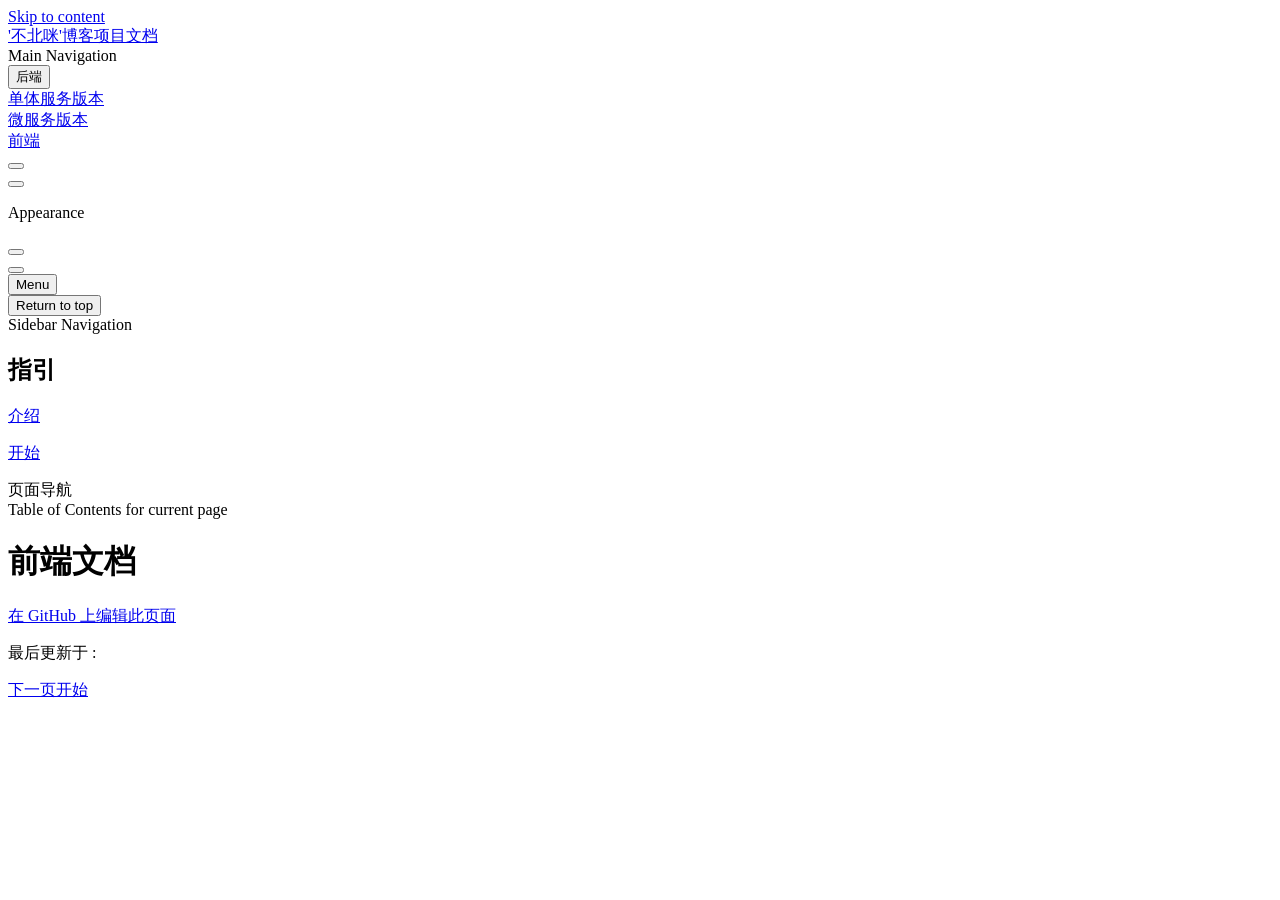
==== commit 0d15d499: "docs(协议): 添加开源协议" ====
--- a/blog-vue/index.html
+++ b/blog-vue/index.html
@@ -5,20 +5,20 @@
     <meta name="viewport" content="width=device-width,initial-scale=1">
     <title>前端文档 | '不北咪'博客项目文档</title>
     <meta name="description" content="博客项目搭建文档">
-    <meta name="generator" content="VitePress v1.0.0-rc.36">
-    <link rel="preload stylesheet" href="/blog-docs/assets/style.a6jmXc6x.css" as="style">
+    <meta name="generator" content="VitePress v1.0.0-rc.45">
+    <link rel="preload stylesheet" href="/blog-docs/assets/style.CCz7lCJg.css" as="style">
     
-    <script type="module" src="/blog-docs/assets/app.hf0Npxvr.js"></script>
-    <link rel="preload" href="/blog-docs/assets/inter-roman-latin.bvIUbFQP.woff2" as="font" type="font/woff2" crossorigin="">
-    <link rel="modulepreload" href="/blog-docs/assets/chunks/framework.vtOnspqQ.js">
-    <link rel="modulepreload" href="/blog-docs/assets/chunks/theme.ztvDdVfg.js">
-    <link rel="modulepreload" href="/blog-docs/assets/blog-vue_index.md.Dp8p7vNm.lean.js">
+    <script type="module" src="/blog-docs/assets/app.DpfDUxu-.js"></script>
+    <link rel="preload" href="/blog-docs/assets/inter-roman-latin.Bu8hRsVA.woff2" as="font" type="font/woff2" crossorigin="">
+    <link rel="modulepreload" href="/blog-docs/assets/chunks/framework.C6sEdPHZ.js">
+    <link rel="modulepreload" href="/blog-docs/assets/chunks/theme.zmMFEs9m.js">
+    <link rel="modulepreload" href="/blog-docs/assets/blog-vue_index.md.BojfWvef.lean.js">
     <script id="check-dark-mode">(()=>{const e=localStorage.getItem("vitepress-theme-appearance")||"auto",a=window.matchMedia("(prefers-color-scheme: dark)").matches;(!e||e==="auto"?a:e==="dark")&&document.documentElement.classList.add("dark")})();</script>
     <script id="check-mac-os">document.documentElement.classList.toggle("mac",/Mac|iPhone|iPod|iPad/i.test(navigator.platform));</script>
   </head>
   <body>
-    <div id="app"><div class="Layout" data-v-5a346dfe><!--[--><!--]--><!--[--><span tabindex="-1" data-v-0f60ec36></span><a href="#VPContent" class="VPSkipLink visually-hidden" data-v-0f60ec36> Skip to content </a><!--]--><!----><header class="VPNav" data-v-5a346dfe data-v-ae24b3ad><div class="VPNavBar has-sidebar" data-v-ae24b3ad data-v-19c990f1><div class="wrapper" data-v-19c990f1><div class="container" data-v-19c990f1><div class="title" data-v-19c990f1><div class="VPNavBarTitle has-sidebar" data-v-19c990f1 data-v-8460f0a8><a class="title" href="/blog-docs/" data-v-8460f0a8><!--[--><!--]--><!----><!--[-->&#39;不北咪&#39;博客项目文档<!--]--><!--[--><!--]--></a></div></div><div class="content" data-v-19c990f1><div class="content-body" data-v-19c990f1><!--[--><!--]--><div class="VPNavBarSearch search" data-v-19c990f1><!----></div><nav aria-labelledby="main-nav-aria-label" class="VPNavBarMenu menu" data-v-19c990f1 data-v-7f418b0f><span id="main-nav-aria-label" class="visually-hidden" data-v-7f418b0f>Main Navigation</span><!--[--><!--[--><div class="VPFlyout VPNavBarMenuGroup" data-v-7f418b0f data-v-9c007e85><button type="button" class="button" aria-haspopup="true" aria-expanded="false" data-v-9c007e85><span class="text" data-v-9c007e85><!----><span data-v-9c007e85>后端</span><svg xmlns="http://www.w3.org/2000/svg" aria-hidden="true" focusable="false" viewbox="0 0 24 24" class="text-icon" data-v-9c007e85><path d="M12,16c-0.3,0-0.5-0.1-0.7-0.3l-6-6c-0.4-0.4-0.4-1,0-1.4s1-0.4,1.4,0l5.3,5.3l5.3-5.3c0.4-0.4,1-0.4,1.4,0s0.4,1,0,1.4l-6,6C12.5,15.9,12.3,16,12,16z"></path></svg></span></button><div class="menu" data-v-9c007e85><div class="VPMenu" data-v-9c007e85 data-v-e7ea1737><div class="items" data-v-e7ea1737><!--[--><!--[--><div class="VPMenuLink" data-v-e7ea1737 data-v-43f1e123><a class="VPLink link" href="/blog-docs/blog-server/boot/" data-v-43f1e123><!--[-->单体服务版本<!--]--></a></div><!--]--><!--[--><div class="VPMenuLink" data-v-e7ea1737 data-v-43f1e123><a class="VPLink link" href="/blog-docs/blog-server/cloud/" data-v-43f1e123><!--[-->微服务版本<!--]--></a></div><!--]--><!--]--></div><!--[--><!--]--></div></div></div><!--]--><!--[--><a class="VPLink link VPNavBarMenuLink active" href="/blog-docs/blog-vue/" tabindex="0" data-v-7f418b0f data-v-42ef59de><!--[--><span data-v-42ef59de>前端</span><!--]--></a><!--]--><!--]--></nav><!----><div class="VPNavBarAppearance appearance" data-v-19c990f1 data-v-e6aabb21><button class="VPSwitch VPSwitchAppearance" type="button" role="switch" title="Switch to dark theme" aria-checked="false" data-v-e6aabb21 data-v-1736f215 data-v-b1685198><span class="check" data-v-b1685198><span class="icon" data-v-b1685198><!--[--><svg xmlns="http://www.w3.org/2000/svg" aria-hidden="true" focusable="false" viewbox="0 0 24 24" class="sun" data-v-1736f215><path d="M12,18c-3.3,0-6-2.7-6-6s2.7-6,6-6s6,2.7,6,6S15.3,18,12,18zM12,8c-2.2,0-4,1.8-4,4c0,2.2,1.8,4,4,4c2.2,0,4-1.8,4-4C16,9.8,14.2,8,12,8z"></path><path d="M12,4c-0.6,0-1-0.4-1-1V1c0-0.6,0.4-1,1-1s1,0.4,1,1v2C13,3.6,12.6,4,12,4z"></path><path d="M12,24c-0.6,0-1-0.4-1-1v-2c0-0.6,0.4-1,1-1s1,0.4,1,1v2C13,23.6,12.6,24,12,24z"></path><path d="M5.6,6.6c-0.3,0-0.5-0.1-0.7-0.3L3.5,4.9c-0.4-0.4-0.4-1,0-1.4s1-0.4,1.4,0l1.4,1.4c0.4,0.4,0.4,1,0,1.4C6.2,6.5,5.9,6.6,5.6,6.6z"></path><path d="M19.8,20.8c-0.3,0-0.5-0.1-0.7-0.3l-1.4-1.4c-0.4-0.4-0.4-1,0-1.4s1-0.4,1.4,0l1.4,1.4c0.4,0.4,0.4,1,0,1.4C20.3,20.7,20,20.8,19.8,20.8z"></path><path d="M3,13H1c-0.6,0-1-0.4-1-1s0.4-1,1-1h2c0.6,0,1,0.4,1,1S3.6,13,3,13z"></path><path d="M23,13h-2c-0.6,0-1-0.4-1-1s0.4-1,1-1h2c0.6,0,1,0.4,1,1S23.6,13,23,13z"></path><path d="M4.2,20.8c-0.3,0-0.5-0.1-0.7-0.3c-0.4-0.4-0.4-1,0-1.4l1.4-1.4c0.4-0.4,1-0.4,1.4,0s0.4,1,0,1.4l-1.4,1.4C4.7,20.7,4.5,20.8,4.2,20.8z"></path><path d="M18.4,6.6c-0.3,0-0.5-0.1-0.7-0.3c-0.4-0.4-0.4-1,0-1.4l1.4-1.4c0.4-0.4,1-0.4,1.4,0s0.4,1,0,1.4l-1.4,1.4C18.9,6.5,18.6,6.6,18.4,6.6z"></path></svg><svg xmlns="http://www.w3.org/2000/svg" aria-hidden="true" focusable="false" viewbox="0 0 24 24" class="moon" data-v-1736f215><path d="M12.1,22c-0.3,0-0.6,0-0.9,0c-5.5-0.5-9.5-5.4-9-10.9c0.4-4.8,4.2-8.6,9-9c0.4,0,0.8,0.2,1,0.5c0.2,0.3,0.2,0.8-0.1,1.1c-2,2.7-1.4,6.4,1.3,8.4c2.1,1.6,5,1.6,7.1,0c0.3-0.2,0.7-0.3,1.1-0.1c0.3,0.2,0.5,0.6,0.5,1c-0.2,2.7-1.5,5.1-3.6,6.8C16.6,21.2,14.4,22,12.1,22zM9.3,4.4c-2.9,1-5,3.6-5.2,6.8c-0.4,4.4,2.8,8.3,7.2,8.7c2.1,0.2,4.2-0.4,5.8-1.8c1.1-0.9,1.9-2.1,2.4-3.4c-2.5,0.9-5.3,0.5-7.5-1.1C9.2,11.4,8.1,7.7,9.3,4.4z"></path></svg><!--]--></span></span></button></div><div class="VPSocialLinks VPNavBarSocialLinks social-links" data-v-19c990f1 data-v-0394ad82 data-v-7bc22406><!--[--><a class="VPSocialLink no-icon" href="https://github.com/vuejs/vitepress" aria-label="github" target="_blank" rel="noopener" data-v-7bc22406 data-v-f80f8133><svg role="img" viewBox="0 0 24 24" xmlns="http://www.w3.org/2000/svg"><title>GitHub</title><path d="M12 .297c-6.63 0-12 5.373-12 12 0 5.303 3.438 9.8 8.205 11.385.6.113.82-.258.82-.577 0-.285-.01-1.04-.015-2.04-3.338.724-4.042-1.61-4.042-1.61C4.422 18.07 3.633 17.7 3.633 17.7c-1.087-.744.084-.729.084-.729 1.205.084 1.838 1.236 1.838 1.236 1.07 1.835 2.809 1.305 3.495.998.108-.776.417-1.305.76-1.605-2.665-.3-5.466-1.332-5.466-5.93 0-1.31.465-2.38 1.235-3.22-.135-.303-.54-1.523.105-3.176 0 0 1.005-.322 3.3 1.23.96-.267 1.98-.399 3-.405 1.02.006 2.04.138 3 .405 2.28-1.552 3.285-1.23 3.285-1.23.645 1.653.24 2.873.12 3.176.765.84 1.23 1.91 1.23 3.22 0 4.61-2.805 5.625-5.475 5.92.42.36.81 1.096.81 2.22 0 1.606-.015 2.896-.015 3.286 0 .315.21.69.825.57C20.565 22.092 24 17.592 24 12.297c0-6.627-5.373-12-12-12"/></svg></a><!--]--></div><div class="VPFlyout VPNavBarExtra extra" data-v-19c990f1 data-v-d0bd9dde data-v-9c007e85><button type="button" class="button" aria-haspopup="true" aria-expanded="false" aria-label="extra navigation" data-v-9c007e85><svg xmlns="http://www.w3.org/2000/svg" aria-hidden="true" focusable="false" viewbox="0 0 24 24" class="icon" data-v-9c007e85><circle cx="12" cy="12" r="2"></circle><circle cx="19" cy="12" r="2"></circle><circle cx="5" cy="12" r="2"></circle></svg></button><div class="menu" data-v-9c007e85><div class="VPMenu" data-v-9c007e85 data-v-e7ea1737><!----><!--[--><!--[--><!----><div class="group" data-v-d0bd9dde><div class="item appearance" data-v-d0bd9dde><p class="label" data-v-d0bd9dde>Appearance</p><div class="appearance-action" data-v-d0bd9dde><button class="VPSwitch VPSwitchAppearance" type="button" role="switch" title="Switch to dark theme" aria-checked="false" data-v-d0bd9dde data-v-1736f215 data-v-b1685198><span class="check" data-v-b1685198><span class="icon" data-v-b1685198><!--[--><svg xmlns="http://www.w3.org/2000/svg" aria-hidden="true" focusable="false" viewbox="0 0 24 24" class="sun" data-v-1736f215><path d="M12,18c-3.3,0-6-2.7-6-6s2.7-6,6-6s6,2.7,6,6S15.3,18,12,18zM12,8c-2.2,0-4,1.8-4,4c0,2.2,1.8,4,4,4c2.2,0,4-1.8,4-4C16,9.8,14.2,8,12,8z"></path><path d="M12,4c-0.6,0-1-0.4-1-1V1c0-0.6,0.4-1,1-1s1,0.4,1,1v2C13,3.6,12.6,4,12,4z"></path><path d="M12,24c-0.6,0-1-0.4-1-1v-2c0-0.6,0.4-1,1-1s1,0.4,1,1v2C13,23.6,12.6,24,12,24z"></path><path d="M5.6,6.6c-0.3,0-0.5-0.1-0.7-0.3L3.5,4.9c-0.4-0.4-0.4-1,0-1.4s1-0.4,1.4,0l1.4,1.4c0.4,0.4,0.4,1,0,1.4C6.2,6.5,5.9,6.6,5.6,6.6z"></path><path d="M19.8,20.8c-0.3,0-0.5-0.1-0.7-0.3l-1.4-1.4c-0.4-0.4-0.4-1,0-1.4s1-0.4,1.4,0l1.4,1.4c0.4,0.4,0.4,1,0,1.4C20.3,20.7,20,20.8,19.8,20.8z"></path><path d="M3,13H1c-0.6,0-1-0.4-1-1s0.4-1,1-1h2c0.6,0,1,0.4,1,1S3.6,13,3,13z"></path><path d="M23,13h-2c-0.6,0-1-0.4-1-1s0.4-1,1-1h2c0.6,0,1,0.4,1,1S23.6,13,23,13z"></path><path d="M4.2,20.8c-0.3,0-0.5-0.1-0.7-0.3c-0.4-0.4-0.4-1,0-1.4l1.4-1.4c0.4-0.4,1-0.4,1.4,0s0.4,1,0,1.4l-1.4,1.4C4.7,20.7,4.5,20.8,4.2,20.8z"></path><path d="M18.4,6.6c-0.3,0-0.5-0.1-0.7-0.3c-0.4-0.4-0.4-1,0-1.4l1.4-1.4c0.4-0.4,1-0.4,1.4,0s0.4,1,0,1.4l-1.4,1.4C18.9,6.5,18.6,6.6,18.4,6.6z"></path></svg><svg xmlns="http://www.w3.org/2000/svg" aria-hidden="true" focusable="false" viewbox="0 0 24 24" class="moon" data-v-1736f215><path d="M12.1,22c-0.3,0-0.6,0-0.9,0c-5.5-0.5-9.5-5.4-9-10.9c0.4-4.8,4.2-8.6,9-9c0.4,0,0.8,0.2,1,0.5c0.2,0.3,0.2,0.8-0.1,1.1c-2,2.7-1.4,6.4,1.3,8.4c2.1,1.6,5,1.6,7.1,0c0.3-0.2,0.7-0.3,1.1-0.1c0.3,0.2,0.5,0.6,0.5,1c-0.2,2.7-1.5,5.1-3.6,6.8C16.6,21.2,14.4,22,12.1,22zM9.3,4.4c-2.9,1-5,3.6-5.2,6.8c-0.4,4.4,2.8,8.3,7.2,8.7c2.1,0.2,4.2-0.4,5.8-1.8c1.1-0.9,1.9-2.1,2.4-3.4c-2.5,0.9-5.3,0.5-7.5-1.1C9.2,11.4,8.1,7.7,9.3,4.4z"></path></svg><!--]--></span></span></button></div></div></div><div class="group" data-v-d0bd9dde><div class="item social-links" data-v-d0bd9dde><div class="VPSocialLinks social-links-list" data-v-d0bd9dde data-v-7bc22406><!--[--><a class="VPSocialLink no-icon" href="https://github.com/vuejs/vitepress" aria-label="github" target="_blank" rel="noopener" data-v-7bc22406 data-v-f80f8133><svg role="img" viewBox="0 0 24 24" xmlns="http://www.w3.org/2000/svg"><title>GitHub</title><path d="M12 .297c-6.63 0-12 5.373-12 12 0 5.303 3.438 9.8 8.205 11.385.6.113.82-.258.82-.577 0-.285-.01-1.04-.015-2.04-3.338.724-4.042-1.61-4.042-1.61C4.422 18.07 3.633 17.7 3.633 17.7c-1.087-.744.084-.729.084-.729 1.205.084 1.838 1.236 1.838 1.236 1.07 1.835 2.809 1.305 3.495.998.108-.776.417-1.305.76-1.605-2.665-.3-5.466-1.332-5.466-5.93 0-1.31.465-2.38 1.235-3.22-.135-.303-.54-1.523.105-3.176 0 0 1.005-.322 3.3 1.23.96-.267 1.98-.399 3-.405 1.02.006 2.04.138 3 .405 2.28-1.552 3.285-1.23 3.285-1.23.645 1.653.24 2.873.12 3.176.765.84 1.23 1.91 1.23 3.22 0 4.61-2.805 5.625-5.475 5.92.42.36.81 1.096.81 2.22 0 1.606-.015 2.896-.015 3.286 0 .315.21.69.825.57C20.565 22.092 24 17.592 24 12.297c0-6.627-5.373-12-12-12"/></svg></a><!--]--></div></div></div><!--]--><!--]--></div></div></div><!--[--><!--]--><button type="button" class="VPNavBarHamburger hamburger" aria-label="mobile navigation" aria-expanded="false" aria-controls="VPNavScreen" data-v-19c990f1 data-v-e5dd9c1c><span class="container" data-v-e5dd9c1c><span class="top" data-v-e5dd9c1c></span><span class="middle" data-v-e5dd9c1c></span><span class="bottom" data-v-e5dd9c1c></span></span></button></div></div></div></div><div class="divider" data-v-19c990f1><div class="divider-line" data-v-19c990f1></div></div></div><!----></header><div class="VPLocalNav has-sidebar empty" data-v-5a346dfe data-v-0282ae07><div class="container" data-v-0282ae07><button class="menu" aria-expanded="false" aria-controls="VPSidebarNav" data-v-0282ae07><svg xmlns="http://www.w3.org/2000/svg" aria-hidden="true" focusable="false" viewbox="0 0 24 24" class="menu-icon" data-v-0282ae07><path d="M17,11H3c-0.6,0-1-0.4-1-1s0.4-1,1-1h14c0.6,0,1,0.4,1,1S17.6,11,17,11z"></path><path d="M21,7H3C2.4,7,2,6.6,2,6s0.4-1,1-1h18c0.6,0,1,0.4,1,1S21.6,7,21,7z"></path><path d="M21,15H3c-0.6,0-1-0.4-1-1s0.4-1,1-1h18c0.6,0,1,0.4,1,1S21.6,15,21,15z"></path><path d="M17,19H3c-0.6,0-1-0.4-1-1s0.4-1,1-1h14c0.6,0,1,0.4,1,1S17.6,19,17,19z"></path></svg><span class="menu-text" data-v-0282ae07>Menu</span></button><div class="VPLocalNavOutlineDropdown" style="--vp-vh:0px;" data-v-0282ae07 data-v-af18c0d5><button data-v-af18c0d5>Return to top</button><!----></div></div></div><aside class="VPSidebar" data-v-5a346dfe data-v-575e6a36><div class="curtain" data-v-575e6a36></div><nav class="nav" id="VPSidebarNav" aria-labelledby="sidebar-aria-label" tabindex="-1" data-v-575e6a36><span class="visually-hidden" id="sidebar-aria-label" data-v-575e6a36> Sidebar Navigation </span><!--[--><!--]--><!--[--><div class="group" data-v-575e6a36><section class="VPSidebarItem level-0 collapsible has-active" data-v-575e6a36 data-v-e31bd47b><div class="item" role="button" tabindex="0" data-v-e31bd47b><div class="indicator" data-v-e31bd47b></div><h2 class="text" data-v-e31bd47b>指引</h2><div class="caret" role="button" aria-label="toggle section" tabindex="0" data-v-e31bd47b><svg xmlns="http://www.w3.org/2000/svg" aria-hidden="true" focusable="false" viewbox="0 0 24 24" class="caret-icon" data-v-e31bd47b><path d="M9,19c-0.3,0-0.5-0.1-0.7-0.3c-0.4-0.4-0.4-1,0-1.4l5.3-5.3L8.3,6.7c-0.4-0.4-0.4-1,0-1.4s1-0.4,1.4,0l6,6c0.4,0.4,0.4,1,0,1.4l-6,6C9.5,18.9,9.3,19,9,19z"></path></svg></div></div><div class="items" data-v-e31bd47b><!--[--><div class="VPSidebarItem level-1 is-link" data-v-e31bd47b data-v-e31bd47b><div class="item" data-v-e31bd47b><div class="indicator" data-v-e31bd47b></div><a class="VPLink link link" href="/blog-docs/blog-vue/" data-v-e31bd47b><!--[--><p class="text" data-v-e31bd47b>介绍</p><!--]--></a><!----></div><!----></div><div class="VPSidebarItem level-1 is-link" data-v-e31bd47b data-v-e31bd47b><div class="item" data-v-e31bd47b><div class="indicator" data-v-e31bd47b></div><a class="VPLink link link" href="/blog-docs/blog-vue/start" data-v-e31bd47b><!--[--><p class="text" data-v-e31bd47b>开始</p><!--]--></a><!----></div><!----></div><!--]--></div></section></div><!--]--><!--[--><!--]--></nav></aside><div class="VPContent has-sidebar" id="VPContent" data-v-5a346dfe data-v-669faec9><div class="VPDoc has-sidebar has-aside" data-v-669faec9 data-v-39a288b8><!--[--><!--]--><div class="container" data-v-39a288b8><div class="aside" data-v-39a288b8><div class="aside-curtain" data-v-39a288b8></div><div class="aside-container" data-v-39a288b8><div class="aside-content" data-v-39a288b8><div class="VPDocAside" data-v-39a288b8 data-v-3f215769><!--[--><!--]--><!--[--><!--]--><div class="VPDocAsideOutline" role="navigation" data-v-3f215769 data-v-935f8a84><div class="content" data-v-935f8a84><div class="outline-marker" data-v-935f8a84></div><div class="outline-title" role="heading" aria-level="2" data-v-935f8a84>页面导航</div><nav aria-labelledby="doc-outline-aria-label" data-v-935f8a84><span class="visually-hidden" id="doc-outline-aria-label" data-v-935f8a84> Table of Contents for current page </span><ul class="VPDocOutlineItem root" data-v-935f8a84 data-v-b933a997><!--[--><!--]--></ul></nav></div></div><!--[--><!--]--><div class="spacer" data-v-3f215769></div><!--[--><!--]--><!----><!--[--><!--]--><!--[--><!--]--></div></div></div></div><div class="content" data-v-39a288b8><div class="content-container" data-v-39a288b8><!--[--><!--]--><main class="main" data-v-39a288b8><div style="position:relative;" class="vp-doc _blog-docs_blog-vue_" data-v-39a288b8><div><h1 id="前端文档" tabindex="-1">前端文档 <a class="header-anchor" href="#前端文档" aria-label="Permalink to &quot;前端文档&quot;">​</a></h1></div></div></main><footer class="VPDocFooter" data-v-39a288b8 data-v-48f9bb55><!--[--><!--]--><div class="edit-info" data-v-48f9bb55><div class="edit-link" data-v-48f9bb55><a class="VPLink link vp-external-link-icon no-icon edit-link-button" href="https://github.com/roukaixin/blog-docs/tree/main/src/blog-vue/index.md" target="_blank" rel="noreferrer" data-v-48f9bb55><!--[--><svg xmlns="http://www.w3.org/2000/svg" viewbox="0 0 24 24" class="edit-link-icon" aria-label="edit icon" data-v-48f9bb55><path d="M18,23H4c-1.7,0-3-1.3-3-3V6c0-1.7,1.3-3,3-3h7c0.6,0,1,0.4,1,1s-0.4,1-1,1H4C3.4,5,3,5.4,3,6v14c0,0.6,0.4,1,1,1h14c0.6,0,1-0.4,1-1v-7c0-0.6,0.4-1,1-1s1,0.4,1,1v7C21,21.7,19.7,23,18,23z"></path><path d="M8,17c-0.3,0-0.5-0.1-0.7-0.3C7,16.5,6.9,16.1,7,15.8l1-4c0-0.2,0.1-0.3,0.3-0.5l9.5-9.5c1.2-1.2,3.2-1.2,4.4,0c1.2,1.2,1.2,3.2,0,4.4l-9.5,9.5c-0.1,0.1-0.3,0.2-0.5,0.3l-4,1C8.2,17,8.1,17,8,17zM9.9,12.5l-0.5,2.1l2.1-0.5l9.3-9.3c0.4-0.4,0.4-1.1,0-1.6c-0.4-0.4-1.2-0.4-1.6,0l0,0L9.9,12.5z M18.5,2.5L18.5,2.5L18.5,2.5z"></path></svg> 在 GitHub 上编辑此页面<!--]--></a></div><div class="last-updated" data-v-48f9bb55><p class="VPLastUpdated" data-v-48f9bb55 data-v-7e05ebdb>最后更新于 : <time datetime="2024-01-12T03:09:48.000Z" data-v-7e05ebdb></time></p></div></div><nav class="prev-next" data-v-48f9bb55><div class="pager" data-v-48f9bb55><!----></div><div class="pager" data-v-48f9bb55><a class="VPLink link pager-link next" href="/blog-docs/blog-vue/start" data-v-48f9bb55><!--[--><span class="desc" data-v-48f9bb55>下一页</span><span class="title" data-v-48f9bb55>开始</span><!--]--></a></div></nav></footer><!--[--><!--]--></div></div></div><!--[--><!--]--></div></div><!----><!--[--><!--]--></div></div>
-    <script>window.__VP_HASH_MAP__=JSON.parse("{\"blog-server_cloud_start.md\":\"6U31yxyG\",\"start.md\":\"SO7gIkK5\",\"blog-vue_index.md\":\"Dp8p7vNm\",\"blog-server_cloud_index.md\":\"a6SBzS7E\",\"blog-server_boot_start.md\":\"RJy7wS1L\",\"index.md\":\"baa2g_9x\",\"blog-server_boot_index.md\":\"G4SZ0yKM\"}");window.__VP_SITE_DATA__=JSON.parse("{\"lang\":\"zh-CN\",\"dir\":\"ltr\",\"title\":\"'不北咪'博客项目文档\",\"description\":\"博客项目搭建文档\",\"base\":\"/blog-docs/\",\"head\":[],\"router\":{\"prefetchLinks\":true},\"appearance\":true,\"themeConfig\":{\"nav\":[{\"text\":\"后端\",\"items\":[{\"text\":\"单体服务版本\",\"link\":\"/blog-server/boot/\"},{\"text\":\"微服务版本\",\"link\":\"/blog-server/cloud/\"}]},{\"text\":\"前端\",\"link\":\"/blog-vue/\"}],\"sidebar\":{\"/\":[{\"text\":\"指引\",\"collapsed\":false,\"items\":[{\"text\":\"开始\",\"link\":\"/start\"}]}],\"/blog-server/boot/\":[{\"text\":\"指引\",\"collapsed\":false,\"items\":[{\"text\":\"介绍\",\"link\":\"/blog-server/boot/\"},{\"text\":\"开始\",\"link\":\"/blog-server/boot/start\"}]}],\"/blog-server/cloud/\":[{\"text\":\"指引\",\"collapsed\":false,\"items\":[{\"text\":\"介绍\",\"link\":\"/blog-server/cloud/\"},{\"text\":\"开始\",\"link\":\"/blog-server/cloud/start\"}]}],\"/blog-vue/\":[{\"text\":\"指引\",\"collapsed\":false,\"items\":[{\"text\":\"介绍\",\"link\":\"/blog-vue/\"},{\"text\":\"开始\",\"link\":\"/blog-vue/start\"}]}]},\"socialLinks\":[{\"icon\":\"github\",\"link\":\"https://github.com/vuejs/vitepress\"}],\"outline\":{\"label\":\"页面导航\"},\"editLink\":{\"pattern\":\"https://github.com/roukaixin/blog-docs/tree/main/src/:path\",\"text\":\"在 GitHub 上编辑此页面\"},\"lastUpdated\":{\"text\":\"最后更新于 \",\"formatOptions\":{\"year\":\"numeric\",\"month\":\"numeric\",\"day\":\"numeric\",\"hour\":\"numeric\",\"minute\":\"numeric\",\"second\":\"numeric\"}},\"docFooter\":{\"prev\":\"上一页\",\"next\":\"下一页\"}},\"locales\":{},\"scrollOffset\":134,\"cleanUrls\":true}");</script>
+    <div id="app"><div class="Layout" data-v-5d98c3a5><!--[--><!--]--><!--[--><span tabindex="-1" data-v-0f60ec36></span><a href="#VPContent" class="VPSkipLink visually-hidden" data-v-0f60ec36> Skip to content </a><!--]--><!----><header class="VPNav" data-v-5d98c3a5 data-v-ae24b3ad><div class="VPNavBar has-sidebar" data-v-ae24b3ad data-v-19c990f1><div class="wrapper" data-v-19c990f1><div class="container" data-v-19c990f1><div class="title" data-v-19c990f1><div class="VPNavBarTitle has-sidebar" data-v-19c990f1 data-v-ab179fa1><a class="title" href="/blog-docs/" data-v-ab179fa1><!--[--><!--]--><!----><span data-v-ab179fa1>&#39;不北咪&#39;博客项目文档</span><!--[--><!--]--></a></div></div><div class="content" data-v-19c990f1><div class="content-body" data-v-19c990f1><!--[--><!--]--><div class="VPNavBarSearch search" data-v-19c990f1><!----></div><nav aria-labelledby="main-nav-aria-label" class="VPNavBarMenu menu" data-v-19c990f1 data-v-7f418b0f><span id="main-nav-aria-label" class="visually-hidden" data-v-7f418b0f>Main Navigation</span><!--[--><!--[--><div class="VPFlyout VPNavBarMenuGroup" data-v-7f418b0f data-v-b6c34ac9><button type="button" class="button" aria-haspopup="true" aria-expanded="false" data-v-b6c34ac9><span class="text" data-v-b6c34ac9><!----><span data-v-b6c34ac9>后端</span><span class="vpi-chevron-down text-icon" data-v-b6c34ac9></span></span></button><div class="menu" data-v-b6c34ac9><div class="VPMenu" data-v-b6c34ac9 data-v-e7ea1737><div class="items" data-v-e7ea1737><!--[--><!--[--><div class="VPMenuLink" data-v-e7ea1737 data-v-43f1e123><a class="VPLink link" href="/blog-docs/blog-server/boot/" data-v-43f1e123><!--[-->单体服务版本<!--]--></a></div><!--]--><!--[--><div class="VPMenuLink" data-v-e7ea1737 data-v-43f1e123><a class="VPLink link" href="/blog-docs/blog-server/cloud/" data-v-43f1e123><!--[-->微服务版本<!--]--></a></div><!--]--><!--]--></div><!--[--><!--]--></div></div></div><!--]--><!--[--><a class="VPLink link VPNavBarMenuLink active" href="/blog-docs/blog-vue/" tabindex="0" data-v-7f418b0f data-v-42ef59de><!--[--><span data-v-42ef59de>前端</span><!--]--></a><!--]--><!--]--></nav><!----><div class="VPNavBarAppearance appearance" data-v-19c990f1 data-v-e6aabb21><button class="VPSwitch VPSwitchAppearance" type="button" role="switch" title="Switch to dark theme" aria-checked="false" data-v-e6aabb21 data-v-d1f28634 data-v-1d5665e3><span class="check" data-v-1d5665e3><span class="icon" data-v-1d5665e3><!--[--><span class="vpi-sun sun" data-v-d1f28634></span><span class="vpi-moon moon" data-v-d1f28634></span><!--]--></span></span></button></div><div class="VPSocialLinks VPNavBarSocialLinks social-links" data-v-19c990f1 data-v-0394ad82 data-v-7bc22406><!--[--><a class="VPSocialLink no-icon" href="https://github.com/vuejs/vitepress" aria-label="github" target="_blank" rel="noopener" data-v-7bc22406 data-v-eee4e7cb><span class="vpi-social-github" /></a><!--]--></div><div class="VPFlyout VPNavBarExtra extra" data-v-19c990f1 data-v-d0bd9dde data-v-b6c34ac9><button type="button" class="button" aria-haspopup="true" aria-expanded="false" aria-label="extra navigation" data-v-b6c34ac9><span class="vpi-more-horizontal icon" data-v-b6c34ac9></span></button><div class="menu" data-v-b6c34ac9><div class="VPMenu" data-v-b6c34ac9 data-v-e7ea1737><!----><!--[--><!--[--><!----><div class="group" data-v-d0bd9dde><div class="item appearance" data-v-d0bd9dde><p class="label" data-v-d0bd9dde>Appearance</p><div class="appearance-action" data-v-d0bd9dde><button class="VPSwitch VPSwitchAppearance" type="button" role="switch" title="Switch to dark theme" aria-checked="false" data-v-d0bd9dde data-v-d1f28634 data-v-1d5665e3><span class="check" data-v-1d5665e3><span class="icon" data-v-1d5665e3><!--[--><span class="vpi-sun sun" data-v-d1f28634></span><span class="vpi-moon moon" data-v-d1f28634></span><!--]--></span></span></button></div></div></div><div class="group" data-v-d0bd9dde><div class="item social-links" data-v-d0bd9dde><div class="VPSocialLinks social-links-list" data-v-d0bd9dde data-v-7bc22406><!--[--><a class="VPSocialLink no-icon" href="https://github.com/vuejs/vitepress" aria-label="github" target="_blank" rel="noopener" data-v-7bc22406 data-v-eee4e7cb><span class="vpi-social-github" /></a><!--]--></div></div></div><!--]--><!--]--></div></div></div><!--[--><!--]--><button type="button" class="VPNavBarHamburger hamburger" aria-label="mobile navigation" aria-expanded="false" aria-controls="VPNavScreen" data-v-19c990f1 data-v-e5dd9c1c><span class="container" data-v-e5dd9c1c><span class="top" data-v-e5dd9c1c></span><span class="middle" data-v-e5dd9c1c></span><span class="bottom" data-v-e5dd9c1c></span></span></button></div></div></div></div><div class="divider" data-v-19c990f1><div class="divider-line" data-v-19c990f1></div></div></div><!----></header><div class="VPLocalNav has-sidebar empty" data-v-5d98c3a5 data-v-a6f0e41e><div class="container" data-v-a6f0e41e><button class="menu" aria-expanded="false" aria-controls="VPSidebarNav" data-v-a6f0e41e><span class="vpi-align-left menu-icon" data-v-a6f0e41e></span><span class="menu-text" data-v-a6f0e41e>Menu</span></button><div class="VPLocalNavOutlineDropdown" style="--vp-vh:0px;" data-v-a6f0e41e data-v-d2ecc192><button data-v-d2ecc192>Return to top</button><!----></div></div></div><aside class="VPSidebar" data-v-5d98c3a5 data-v-575e6a36><div class="curtain" data-v-575e6a36></div><nav class="nav" id="VPSidebarNav" aria-labelledby="sidebar-aria-label" tabindex="-1" data-v-575e6a36><span class="visually-hidden" id="sidebar-aria-label" data-v-575e6a36> Sidebar Navigation </span><!--[--><!--]--><!--[--><div class="group" data-v-575e6a36><section class="VPSidebarItem level-0 collapsible has-active" data-v-575e6a36 data-v-93e7e794><div class="item" role="button" tabindex="0" data-v-93e7e794><div class="indicator" data-v-93e7e794></div><h2 class="text" data-v-93e7e794>指引</h2><div class="caret" role="button" aria-label="toggle section" tabindex="0" data-v-93e7e794><span class="vpi-chevron-right caret-icon" data-v-93e7e794></span></div></div><div class="items" data-v-93e7e794><!--[--><div class="VPSidebarItem level-1 is-link" data-v-93e7e794 data-v-93e7e794><div class="item" data-v-93e7e794><div class="indicator" data-v-93e7e794></div><a class="VPLink link link" href="/blog-docs/blog-vue/" data-v-93e7e794><!--[--><p class="text" data-v-93e7e794>介绍</p><!--]--></a><!----></div><!----></div><div class="VPSidebarItem level-1 is-link" data-v-93e7e794 data-v-93e7e794><div class="item" data-v-93e7e794><div class="indicator" data-v-93e7e794></div><a class="VPLink link link" href="/blog-docs/blog-vue/start" data-v-93e7e794><!--[--><p class="text" data-v-93e7e794>开始</p><!--]--></a><!----></div><!----></div><!--]--></div></section></div><!--]--><!--[--><!--]--></nav></aside><div class="VPContent has-sidebar" id="VPContent" data-v-5d98c3a5 data-v-1428d186><div class="VPDoc has-sidebar has-aside" data-v-1428d186 data-v-39a288b8><!--[--><!--]--><div class="container" data-v-39a288b8><div class="aside" data-v-39a288b8><div class="aside-curtain" data-v-39a288b8></div><div class="aside-container" data-v-39a288b8><div class="aside-content" data-v-39a288b8><div class="VPDocAside" data-v-39a288b8 data-v-3f215769><!--[--><!--]--><!--[--><!--]--><div class="VPDocAsideOutline" role="navigation" data-v-3f215769 data-v-935f8a84><div class="content" data-v-935f8a84><div class="outline-marker" data-v-935f8a84></div><div class="outline-title" role="heading" aria-level="2" data-v-935f8a84>页面导航</div><nav aria-labelledby="doc-outline-aria-label" data-v-935f8a84><span class="visually-hidden" id="doc-outline-aria-label" data-v-935f8a84> Table of Contents for current page </span><ul class="VPDocOutlineItem root" data-v-935f8a84 data-v-b933a997><!--[--><!--]--></ul></nav></div></div><!--[--><!--]--><div class="spacer" data-v-3f215769></div><!--[--><!--]--><!----><!--[--><!--]--><!--[--><!--]--></div></div></div></div><div class="content" data-v-39a288b8><div class="content-container" data-v-39a288b8><!--[--><!--]--><main class="main" data-v-39a288b8><div style="position:relative;" class="vp-doc _blog-docs_blog-vue_" data-v-39a288b8><div><h1 id="前端文档" tabindex="-1">前端文档 <a class="header-anchor" href="#前端文档" aria-label="Permalink to &quot;前端文档&quot;">​</a></h1></div></div></main><footer class="VPDocFooter" data-v-39a288b8 data-v-09de1c0f><!--[--><!--]--><div class="edit-info" data-v-09de1c0f><div class="edit-link" data-v-09de1c0f><a class="VPLink link vp-external-link-icon no-icon edit-link-button" href="https://github.com/roukaixin/blog-docs/tree/main/src/blog-vue/index.md" target="_blank" rel="noreferrer" data-v-09de1c0f><!--[--><span class="vpi-square-pen edit-link-icon" data-v-09de1c0f></span> 在 GitHub 上编辑此页面<!--]--></a></div><div class="last-updated" data-v-09de1c0f><p class="VPLastUpdated" data-v-09de1c0f data-v-7e05ebdb>最后更新于 : <time datetime="2024-01-12T03:09:48.000Z" data-v-7e05ebdb></time></p></div></div><nav class="prev-next" data-v-09de1c0f><div class="pager" data-v-09de1c0f><!----></div><div class="pager" data-v-09de1c0f><a class="VPLink link pager-link next" href="/blog-docs/blog-vue/start" data-v-09de1c0f><!--[--><span class="desc" data-v-09de1c0f>下一页</span><span class="title" data-v-09de1c0f>开始</span><!--]--></a></div></nav></footer><!--[--><!--]--></div></div></div><!--[--><!--]--></div></div><!----><!--[--><!--]--></div></div>
+    <script>window.__VP_HASH_MAP__=JSON.parse("{\"blog-server_boot_index.md\":\"DspEvx7P\",\"blog-server_cloud_manual_index.md\":\"BUnen-e7\",\"blog-server_cloud_index.md\":\"D2oWIiH7\",\"start.md\":\"UaEJtBWc\",\"blog-server_cloud_manual_code_password-encode.md\":\"OBdfYuqW\",\"index.md\":\"BMQbYd9j\",\"blog-vue_index.md\":\"BojfWvef\",\"blog-server_boot_start.md\":\"D7RjCbt4\",\"blog-server_cloud_start.md\":\"7u7gB_ke\"}");window.__VP_SITE_DATA__=JSON.parse("{\"lang\":\"zh-CN\",\"dir\":\"ltr\",\"title\":\"'不北咪'博客项目文档\",\"description\":\"博客项目搭建文档\",\"base\":\"/blog-docs/\",\"head\":[],\"router\":{\"prefetchLinks\":true},\"appearance\":true,\"themeConfig\":{\"nav\":[{\"text\":\"后端\",\"items\":[{\"text\":\"单体服务版本\",\"link\":\"/blog-server/boot/\"},{\"text\":\"微服务版本\",\"link\":\"/blog-server/cloud/\"}]},{\"text\":\"前端\",\"link\":\"/blog-vue/\"}],\"sidebar\":{\"/\":[{\"text\":\"指引\",\"collapsed\":false,\"items\":[{\"text\":\"开始\",\"link\":\"/start\"}]}],\"/blog-server/boot/\":[{\"text\":\"指引\",\"collapsed\":false,\"items\":[{\"text\":\"介绍\",\"link\":\"/blog-server/boot/\"},{\"text\":\"开始\",\"link\":\"/blog-server/boot/start\"}]}],\"/blog-server/cloud/\":[{\"text\":\"指引\",\"collapsed\":false,\"items\":[{\"text\":\"介绍\",\"link\":\"/blog-server/cloud/\"},{\"text\":\"开始\",\"link\":\"/blog-server/cloud/start\"}]},{\"text\":\"手册\",\"collapsed\":false,\"items\":[{\"text\":\"部署教程\",\"link\":\"/blog-server/cloud/manual/\"},{\"text\":\"代码解读\",\"collapsed\":false,\"items\":[{\"text\":\"PasswordEncode\",\"link\":\"/blog-server/cloud/manual/code/password-encode\"}]}]}],\"/blog-vue/\":[{\"text\":\"指引\",\"collapsed\":false,\"items\":[{\"text\":\"介绍\",\"link\":\"/blog-vue/\"},{\"text\":\"开始\",\"link\":\"/blog-vue/start\"}]}]},\"socialLinks\":[{\"icon\":\"github\",\"link\":\"https://github.com/vuejs/vitepress\"}],\"outline\":{\"label\":\"页面导航\"},\"editLink\":{\"pattern\":\"https://github.com/roukaixin/blog-docs/tree/main/src/:path\",\"text\":\"在 GitHub 上编辑此页面\"},\"lastUpdated\":{\"text\":\"最后更新于 \",\"formatOptions\":{\"year\":\"numeric\",\"month\":\"numeric\",\"day\":\"numeric\",\"hour\":\"numeric\",\"minute\":\"numeric\",\"second\":\"numeric\"}},\"docFooter\":{\"prev\":\"上一页\",\"next\":\"下一页\"}},\"locales\":{},\"scrollOffset\":134,\"cleanUrls\":true}");</script>
     
   </body>
 </html>
